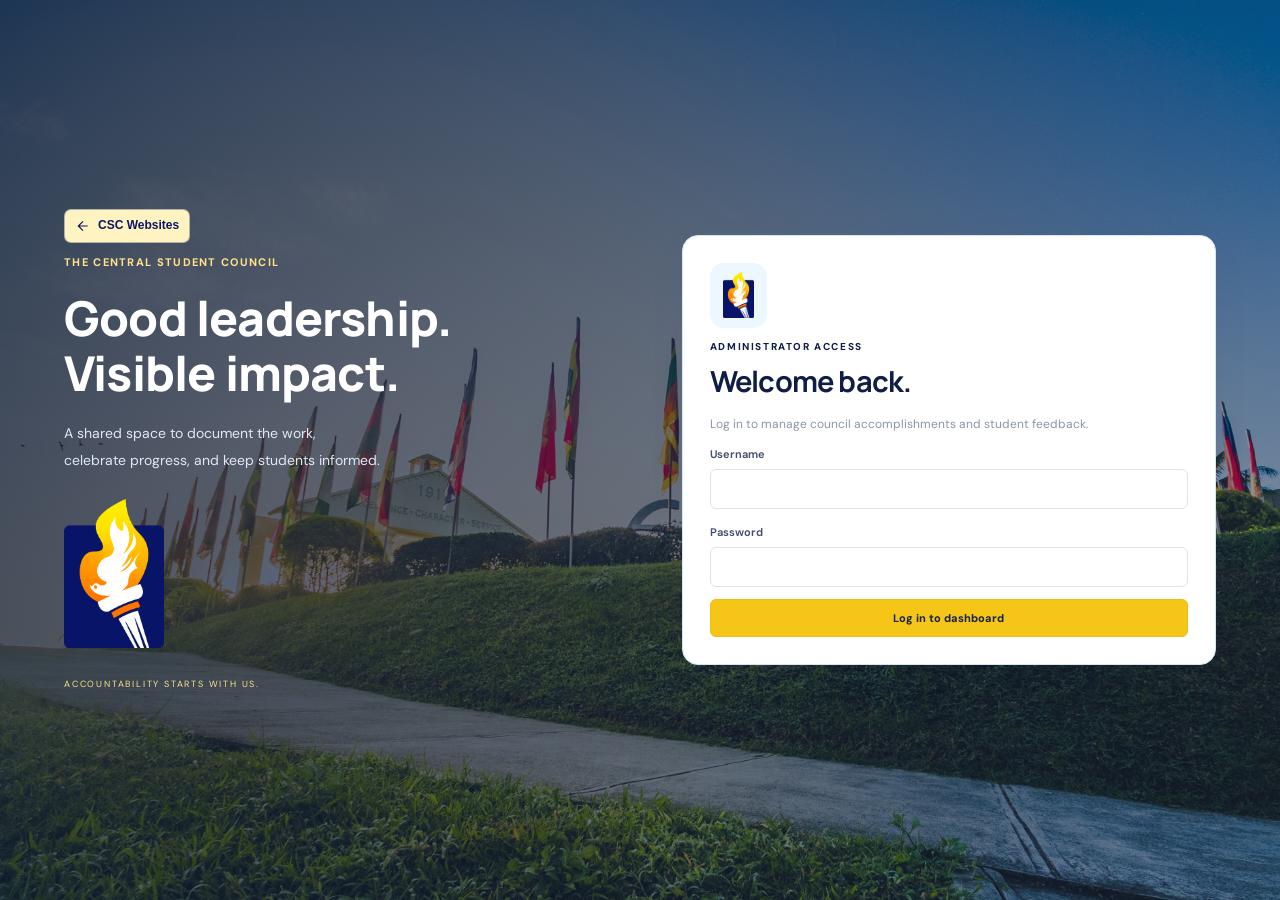
==== index.html @ 9acfb112 "Split small-screen TRACE login into two full-height rows" ====
<!doctype html>
<html lang="en"><head><meta charset="utf-8"><meta name="viewport" content="width=device-width, initial-scale=1"><title>CSC T.R.A.C.E. | Admin Dashboard</title><link rel="icon" type="image/png" href="assets/csc-logo.png"><link rel="stylesheet" href="styles.css?v=20261022-no-header-back"><script defer src="backend.js?v=20261022-direct-logout"></script><script defer src="app.js?v=20261022-two-rows"></script><link rel="stylesheet" href="./portal-guard.css?v=20261022-context">
<script src="./portal-policy.js?v=20261022-context"></script>
<script src="./portal-guard.js?v=20261022-no-header-back" data-csc-site="CSC-TRACE-Admin"></script>
<script src="./idle-session.js?v=20261022-idle" data-csc-session="trace-admin"></script>
<link rel="stylesheet" href="./login-fit.css?v=20261022-fit">
<script src="./remembered-accounts.js?v=20261022-accounts"></script>
<link rel="stylesheet" href="./login-screen.css?v=20261022-two-rows">
</head><body data-view="admin"><div id="app"></div><noscript>Please enable JavaScript to use the admin dashboard.</noscript></body></html>
---- styles.css ----
@import url('https://fonts.googleapis.com/css2?family=DM+Sans:wght@400;450;500;550;600;650;700&family=Manrope:wght@400;500;600;650;700;750;800&display=swap');
:root{--navy:#101e46;--yellow:#f5c518;--muted:#798094;--line:#e5e8ef;--bg:#f6f7fb}*{box-sizing:border-box}body{margin:0;color:var(--navy);background:var(--bg);font-family:'DM Sans',Arial,sans-serif;font-size:14px}button,input,textarea,select{font:inherit}button,a,input,textarea,select{-webkit-tap-highlight-color:transparent}button,a{transition:background .18s,transform .18s}button{cursor:pointer;color:inherit}button:disabled{opacity:.6;cursor:wait}a{color:inherit;text-decoration:none}button{background:none;border:none}button:focus-visible,a:focus-visible{outline:3px solid #2668e4;outline-offset:4px}input:focus,select:focus,textarea:focus{outline:2px solid #597acb;outline-offset:1px}header{height:107px;padding:0 4.3%;display:flex;align-items:center;justify-content:space-between;background:var(--yellow);border-bottom:4px solid var(--navy)}.brand{display:flex;align-items:center;gap:18px}.menu-button{border-radius:50%;background:#fff8d9;width:38px;height:38px;display:grid;place-items:center}.seal{width:57px;height:65px;background:white;border-radius:50%;display:flex;align-items:center;justify-content:center;flex-direction:column;box-shadow:0 3px 9px #b68e1b2a;color:#d29d00}.seal span{font-size:9px;letter-spacing:2px;font-weight:800;color:var(--navy)}.wordmark strong{font-family:'Manrope',sans-serif;letter-spacing:1px;font-size:27px;font-weight:800;display:block}.brand-dot{font-size:10px;vertical-align:top;margin-left:4px}.wordmark small{font-size:11px;display:block;margin-top:4px}nav{display:flex;align-items:center;gap:8px;font-size:12px;font-weight:650}nav a{padding:11px 15px;display:flex;gap:7px;align-items:center;border-radius:6px}.nav-active{background:#11204a;color:white}main{max-width:1450px;padding:37px 4.3% 45px;margin:auto}.page-top{display:flex;justify-content:space-between;align-items:center}.eyebrow{font-size:10px;letter-spacing:1.6px;font-weight:750;display:flex;align-items:center;gap:7px}.tiny-dot{height:6px;width:6px;background:#d5a900;border-radius:50%}.view-pill{display:flex;align-items:center;gap:7px;border:1px solid #dce1ed;padding:7px 10px;border-radius:20px;font-size:10px;color:#606b84;background:#fff}.intro{display:flex;align-items:center;justify-content:space-between;margin:22px 0 27px;gap:20px}h1,h2,h3{font-family:'Manrope',Arial,sans-serif;margin:0;letter-spacing:-.8px}h1{font-size:32px;line-height:1.25;font-weight:800}.intro p{margin:10px 0 0;font-size:13px;color:#748098}.academic{text-align:right;font-size:11px;line-height:1.8;color:#7b8398}.academic strong{color:#263650;font-weight:550}.stats{display:grid;grid-template-columns:repeat(3,1fr);gap:18px;margin-bottom:31px}.stat{position:relative;background:white;border:1px solid var(--line);border-radius:11px;padding:20px 22px;display:flex;align-items:center;gap:15px;flex-wrap:wrap;box-shadow:0 3px 5px #1b294403}.stat-icon{width:44px;height:44px;display:grid;place-items:center;border-radius:12px}.blue{background:#edf1fc;color:#4264b0}.green{background:#edf6ef;color:#448362}.gold{background:#fdf6de;color:#b38a09}.stat strong{font-size:28px;line-height:1.1;font-family:Manrope;font-weight:800;display:inline-block;margin-right:10px}.stat div span{font-size:11px;font-weight:550;color:#66718a;display:block;margin-top:4px}.stat small{border-top:1px solid #eff0f5;width:100%;padding-top:12px;display:flex;align-items:center;justify-content:space-between;font-size:10px;color:#969cad}.section-bar{border-bottom:1px solid #dfe4ee;display:flex;justify-content:space-between;align-items:center;margin-bottom:23px}.tabs{display:flex;gap:18px}.tabs button{font-weight:650;font-size:12px;padding:0 0 15px;position:relative;color:#7b8498}.tabs .current{color:var(--navy)}.current:after{content:'';position:absolute;height:3px;background:var(--yellow);bottom:-1px;left:0;right:0}.tabs span{background:#e9ecf4;padding:3px 6px;margin-left:6px;border-radius:4px;font-size:10px}.section-hint{font-size:10px;color:#9a9fb0;margin-bottom:14px}.council-grid{display:grid;grid-template-columns:repeat(12,1fr);gap:16px}.council-card{grid-column:span 3;min-height:203px;padding:21px 23px 0;background:white;text-align:left;border:1px solid #e3e7ee;border-radius:11px;box-shadow:0 3px 7px #0b1e4204;display:flex;flex-direction:column;position:relative;overflow:hidden}.council-card:hover{transform:translateY(-4px);border-color:#c8af51;box-shadow:0 9px 22px #16274d0d}.card-top{display:flex;align-items:center;justify-content:space-between;margin-bottom:18px}.council-icon{color:#566a91;background:#f1f4f9;display:grid;place-items:center;width:43px;height:43px;border-radius:11px}.card-number{font-size:11px;letter-spacing:1px;color:#bbc1cf}.council-card h2{font-size:15px;font-weight:800;letter-spacing:-.3px;max-width:220px;line-height:1.5}.council-card p{font-size:10px;color:#9299ab;margin:6px 0 19px}.card-bottom{border-top:1px solid #eff1f6;padding:12px 0;margin-top:auto;display:flex;align-items:center;justify-content:space-between;font-size:10px;font-weight:550;color:#748099}.card-bottom svg{color:#16264b}.council-4,.council-5,.council-6{grid-column:span 4}.council-7,.council-8{grid-column:span 6;min-height:156px;background:#101f46;color:white;padding:21px 24px 0}.council-7 .card-top,.council-8 .card-top{position:absolute;right:24px;top:24px}.council-7 .card-number,.council-8 .card-number{display:none}.council-7 .council-icon,.council-8 .council-icon{background:#ffffff0f;color:var(--yellow)}.council-7 h2,.council-8 h2{font-size:19px;padding-top:5px}.council-7 p,.council-8 p{color:#b8c1d7;margin-bottom:15px}.council-7 .card-bottom,.council-8 .card-bottom{border-color:#ffffff16;color:#ccd2e1}.council-7 .card-bottom svg,.council-8 .card-bottom svg{color:var(--yellow)}.council-8{background:#172850}.feed{margin-top:35px}.feed-heading{display:flex;justify-content:space-between;align-items:center;gap:20px;margin-bottom:20px}.feed-heading h2{font-size:23px;margin-top:8px}.feed-heading .eyebrow{font-size:9px;color:#929bad}.search{display:flex;align-items:center;gap:9px;background:white;border:1px solid var(--line);border-radius:7px;padding:10px 12px;color:#939bad;width:245px}.search input{border:0;background:none;outline:none;width:100%;font-size:11px;color:var(--navy)}.empty{background:white;border:1px dashed #dce1eb;border-radius:11px;padding:35px 20px;text-align:center;color:#91a0ba}.empty>svg{color:#96a3ba;margin-bottom:12px}.empty h3{font-size:15px;color:#566580;letter-spacing:-.2px}.empty p{font-size:12px;color:#97a0b1;line-height:1.6}.text-button{display:inline-flex;gap:7px;align-items:center;font-weight:650;font-size:11px;color:#203866;padding:5px 0}.empty .text-button{margin-top:10px}.feedback-panel{margin-top:34px;display:grid;grid-template-columns:1fr 1.9fr;border:1px solid #e4e7ec;border-radius:12px;overflow:hidden;background:white}.feedback-copy{padding:30px;background:#f6edce}.feedback-copy .eyebrow{font-size:8px;letter-spacing:1.1px;color:#9c7f2c}.feedback-copy h2{font-size:29px;line-height:1.2;margin-top:14px}.feedback-copy p{font-size:12px;line-height:1.8;color:#857a59;max-width:240px;margin:13px 0 20px}.feedback-copy>svg{color:#9c8238}.feedback-panel form{padding:27px 30px}.feedback-form-top{display:grid;grid-template-columns:1.2fr 1fr;gap:25px;margin-bottom:15px}label{font-size:11px;font-weight:650;display:block;color:#43516e}label input,label select,label textarea{display:block;width:100%;border:1px solid #dfe3ec;border-radius:6px;padding:11px 12px;margin-top:8px;background:#fff;color:#344260;font-size:12px;font-weight:400}textarea{resize:vertical;min-height:90px}textarea::placeholder,input::placeholder{color:#a2a8b6}fieldset{border:0;margin:0;padding:0}legend{font-size:11px;font-weight:650;color:#43516e}.stars{display:flex;gap:8px;margin-top:11px;color:#c4a54b}.stars button{padding:0}.feedback-form-bottom{display:flex;align-items:center;justify-content:space-between;gap:12px;margin-top:16px}.feedback-form-bottom small{font-size:9px;color:#9b9faf}.primary{background:var(--yellow);border:1px solid #edbd15;border-radius:6px;padding:11px 16px;display:inline-flex;align-items:center;justify-content:center;gap:13px;color:#172547;font-size:11px;font-weight:750}.primary:hover{background:#e8b70c}.full{width:100%}footer{max-width:1450px;margin:auto;padding:24px 4.3% 30px;border-top:1px solid #e4e7ef;display:flex;gap:20px;align-items:center;color:#9aa2b2;font-size:10px}footer strong{color:#6a7691;font-size:12px;letter-spacing:1px}footer small{margin-left:auto;font-size:9px}.report-grid{display:grid;grid-template-columns:repeat(3,1fr);gap:18px;margin-top:18px}.report,.feedback-item{background:white;border:1px solid var(--line);border-radius:10px;padding:22px}.report-meta{display:flex;gap:6px;justify-content:space-between;align-items:flex-start;margin-bottom:17px}.tag{font-size:9px;color:#536b9d;background:#eef2f9;padding:5px 7px;border-radius:4px}.status{font-size:9px;white-space:nowrap;color:#668574}.report small{color:#9aa2b4;font-size:10px}.report h3{font-size:17px;margin-top:10px;letter-spacing:-.4px}.report>p{font-size:12px;color:#8690a4;line-height:1.7;display:-webkit-box;-webkit-line-clamp:3;-webkit-box-orient:vertical;overflow:hidden}.report-actions{display:flex;align-items:center;gap:15px;margin-top:15px}.report-actions>button{font-size:10px}.report-actions .text-button{margin-right:auto}.feedback-item{margin-bottom:12px}.feedback-item p{white-space:pre-wrap;line-height:1.7}.feedback-item small{color:#929aac;font-size:10px}.stars-text{float:right;color:#c19a00}.back-link{display:flex;align-items:center;gap:7px;font-size:11px;color:#8793ac;padding:0;margin-bottom:20px}.admin-actions{display:flex;gap:12px;align-items:center}.icon-button{border:1px solid var(--line);padding:10px;border-radius:6px;display:flex;background:white}.login-wrap{min-height:72vh;display:grid;grid-template-columns:1.1fr 1fr;max-width:1100px;gap:70px;align-items:center;padding-top:65px;padding-bottom:65px}.login-story h1{font-size:48px;line-height:1.15;margin-top:20px}.login-story p{line-height:1.9;color:#8590a7;margin:20px 0}.login-story>span:last-child{font-size:9px;letter-spacing:1.8px;color:#949db0}.large-flame{color:#eabb20;margin:25px 0}.login-card{padding:38px;background:white;border:1px solid var(--line);border-radius:16px;box-shadow:0 12px 50px #1a285008}.login-icon{background:#fcf5d9;width:55px;height:55px;display:grid;place-items:center;border-radius:14px;margin-bottom:25px}.login-card h2{font-size:29px;margin:12px 0}.login-card p{color:#8b95a8;line-height:1.9;font-size:12px}.login-info{display:flex;gap:12px;background:#f7f8fb;padding:16px;margin:25px 0;font-size:12px;line-height:1.6}.login-info small{font-size:10px;color:#929aac}.login-card .back-link{justify-content:center;margin:22px 0 0}.toast{position:fixed;bottom:24px;left:50%;transform:translateX(-50%);background:#13244b;color:white;padding:15px 20px;border-radius:8px;box-shadow:0 5px 24px #101e4630;max-width:90vw;z-index:70;display:flex;align-items:center;gap:22px;font-size:12px}.toast button{color:white;padding:0;display:flex}.error{background:#fff1e9;color:#9c4e32;padding:15px;border-radius:6px;margin:15px 0;display:flex;justify-content:space-between}.error button{text-decoration:underline}.loading{color:#8c99b1;padding:30px}aside{position:fixed;left:0;top:107px;bottom:0;width:320px;background:white;box-shadow:8px 0 40px #10224918;z-index:40;padding:23px;overflow-y:auto}.aside-heading{font-size:10px;letter-spacing:1.2px;display:flex;justify-content:space-between;margin-bottom:15px;align-items:center}aside>button{display:flex;width:100%;text-align:left;align-items:center;justify-content:space-between;padding:15px 0;border-bottom:1px solid var(--line);font-size:12px}.modal-backdrop{position:fixed;inset:0;background:#0c183a99;z-index:50;display:flex;align-items:center;justify-content:center;padding:25px;backdrop-filter:blur(4px)}.modal{background:white;border-radius:15px;width:630px;max-width:100%;max-height:92vh;overflow:auto;padding:35px;position:relative}.modal h2{font-size:25px;margin:12px 25px 10px 0}.modal>p{font-size:12px;line-height:1.8;color:#8e99ad}.close{position:absolute;top:20px;right:20px}.modal form>label,.modal .form-row{margin-top:17px}.form-row{display:grid;grid-template-columns:1fr 1fr;gap:18px}.modal form>.primary{margin-top:24px}.checkbox{display:flex;gap:8px;align-items:center;font-size:11px}.checkbox input{width:auto;margin:0}.report-body{white-space:pre-wrap;line-height:1.9;font-size:14px;margin:25px 0;overflow-wrap:anywhere}.small-modal{width:410px}.small-modal .admin-actions{justify-content:flex-end;margin-top:25px}
@media(min-width:1500px){main{padding-left:30px;padding-right:30px}.council-card{min-height:220px}.wordmark small{font-size:12px}}@media(max-width:1000px){header{padding:0 25px}.wordmark small{max-width:300px;line-height:1.5}.wordmark strong{font-size:23px}.brand{gap:12px}.seal{width:49px;height:57px}nav a{padding:10px;font-size:10px}main{padding:30px 25px}h1{font-size:27px}.stat{padding:17px;gap:12px}.stat strong{font-size:25px}.council-card{padding:17px 17px 0}.council-card h2{font-size:13px}.council-card p{font-size:9px}.card-bottom{font-size:9px}.academic{display:none}.section-hint{display:none}.feedback-panel{grid-template-columns:1fr 1.8fr}.feedback-panel form{padding:25px 20px}.feedback-copy{padding:27px 22px}.feedback-form-top{gap:15px}.feedback-form-bottom small{max-width:150px;line-height:1.5}.report-grid{grid-template-columns:repeat(2,1fr)}.login-wrap{gap:35px}.login-story h1{font-size:38px}}@media(max-width:700px){header{height:91px;padding:0 18px}.brand{gap:10px}.menu-button{width:30px;height:30px}.seal{display:none}.wordmark strong{font-size:21px}.wordmark small{font-size:8px;max-width:225px}nav{gap:0}nav a{font-size:9px;padding:8px}nav a svg{display:none}main{padding:25px 18px}.view-pill{font-size:8px;padding:6px}.page-top>.eyebrow{font-size:8px;letter-spacing:.7px}.intro{margin:20px 0}.intro h1{font-size:27px;line-height:1.3}.intro p{font-size:12px;line-height:1.7}.stats{gap:8px;margin-bottom:25px}.stat{padding:12px 10px;gap:9px;border-radius:8px}.stat-icon{width:30px;height:30px;border-radius:8px}.stat-icon svg{width:17px}.stat strong{font-size:24px}.stat div span{font-size:9px;line-height:1.4}.stat small{display:none}.council-grid{gap:10px}.council-card{grid-column:span 6;min-height:200px;padding:17px 15px 0}.council-6{grid-column:span 12;min-height:170px}.council-7,.council-8{min-height:165px}.council-7 .card-top,.council-8 .card-top{top:15px;right:13px}.council-7 .council-icon,.council-8 .council-icon{width:28px;height:28px}.council-7 .council-icon svg,.council-8 .council-icon svg{width:17px}.council-7 h2,.council-8 h2{font-size:16px;max-width:110px;min-height:50px;padding-top:0}.council-card p{line-height:1.6}.card-top{margin-bottom:14px}.card-bottom{font-size:9px}.feedback-panel{grid-template-columns:1fr}.feedback-copy{padding:24px}.feedback-copy h2{font-size:27px}.feedback-copy h2 br{display:none}.feedback-copy p{max-width:none;margin-bottom:0}.feedback-copy>svg{display:none}.feedback-panel form{padding:23px}.feedback-form-top{grid-template-columns:1fr}.feedback-form-bottom{align-items:flex-start}.feed-heading{align-items:flex-start;flex-direction:column;gap:15px}.feed-heading h2{font-size:22px}.search{width:100%}.report-grid{grid-template-columns:1fr}.feedback-form-bottom small{font-size:9px}.feedback-form-bottom .primary{white-space:nowrap;font-size:10px}footer{padding:24px 18px;flex-wrap:wrap;gap:8px 18px}footer small{width:100%;margin-left:0}.admin-actions .primary{font-size:10px;padding:10px;gap:5px}.intro:has(.admin-actions){align-items:flex-start;flex-direction:column}.login-wrap{display:block;min-height:75vh;padding-top:35px}.login-story{display:none}.login-card{max-width:430px;margin:10px auto;padding:30px}.modal{padding:27px 23px}.modal h2{font-size:22px}.modal-backdrop{padding:12px}.form-row{gap:10px}aside{top:91px}.tabs button{font-size:11px}.report-meta{gap:10px}.stars{gap:12px}}
@media(max-width:700px){.stat{flex-direction:column;align-items:flex-start;gap:10px}.stat>div:not(.stat-icon){width:100%}.stat strong{display:block}.stat div span{min-height:25px}}

/* User-supplied council identity and campus backgrounds. */
body {
  background: linear-gradient(rgba(246,247,251,.94), rgba(246,247,251,.97)),
    url('assets/campus-aerial.jpg') center top / cover fixed;
}
.seal {
  width: 58px;
  height: 76px;
  flex: 0 0 58px;
  border-radius: 0;
  background: transparent;
  box-shadow: none;
}
.seal img { display: block; width: 44px; height: 66px; object-fit: contain; }
.intro {
  min-height: 208px;
  padding: 34px;
  border-radius: 14px;
  background: linear-gradient(90deg, rgba(10,25,57,.91), rgba(10,25,57,.70) 60%, rgba(10,25,57,.40)),
    url('assets/campus-monument.jpg') center 58% / cover;
  color: white;
  box-shadow: 0 8px 24px #101e4614;
}
.intro h1 { max-width: 700px; text-wrap: balance; }
.intro p { color: #e1e7f4; max-width: 670px; line-height: 1.7; }
.intro .academic { color: #e1e7f4; min-width: 160px; }
.intro .academic strong { color: #ffe08b; }
.intro .icon-button { color: var(--navy); }
.feedback-copy {
  background: linear-gradient(rgba(12,30,62,.87), rgba(12,30,62,.72)),
    url('assets/campus-gateway.jpg') center / cover;
  color: white;
}
.feedback-copy .eyebrow { color: #ffe08b; line-height: 1.7; }
.feedback-copy p { color: #e1e7f4; }
.login-wrap {
  max-width: 1220px;
  min-height: 620px;
  margin: 36px auto;
  padding: 48px;
  gap: 55px;
  border-radius: 18px;
  background: linear-gradient(90deg, rgba(8,24,51,.84), rgba(8,24,51,.59)),
    url('assets/campus-flags.jpg') center / cover;
}
.login-story { color: white; }
.login-story p { color: #e1e7f4; }
.login-story > span:last-child { color: #ffe08b; }
.large-flame { margin: 25px 0; }
.large-flame img { display: block; width: 100px; height: 150px; object-fit: contain; }
.login-icon { width: 57px; height: 65px; background: #f5f6fa; }
.login-icon img { object-fit: contain; }
@media(max-width:1000px) {
  .intro { padding: 27px; }
  .login-wrap { margin: 25px; padding: 35px; gap: 30px; }
}
@media(max-width:700px) {
  header { padding: 0 12px; }
  .brand { gap: 7px; }
  .seal { display: flex; width: 32px; height: 54px; flex-basis: 32px; }
  .seal img { width: 30px; height: 45px; }
  .wordmark strong { font-size: 18px; }
  .wordmark small { max-width: 175px; font-size: 7px; }
  nav a { padding: 7px 6px; }
  .intro { min-height: 210px; padding: 25px 22px; background-position: center, 62% center; }
  .intro h1 { font-size: 26px; }
  .intro p { font-size: 12px; }
  .login-wrap { margin: 18px 12px; padding: 32px 16px; min-height: 72vh; border-radius: 12px; }
  .login-card { margin: 0 auto; padding: 27px 24px; }
}
@media(max-width:380px) {
  .wordmark strong { font-size: 15px; }
  .wordmark small { max-width: 140px; }
  nav a { font-size: 8px; padding: 7px 5px; }
}

/* Compact header with the CSC blue divider. */
header {
  height: 76px;
  border-bottom: 3px solid #1554d1;
  justify-content: flex-start;
}
.seal { height: 62px; width: 44px; flex-basis: 44px; }
.seal img { width: 34px; height: 51px; }
.wordmark strong { font-size: 24px; }
.wordmark small { margin-top: 2px; }
aside { top: 76px; }
@media(max-width:700px) {
  header { height: 66px; padding: 0 16px; }
  .brand { gap: 10px; }
  .seal { height: 49px; width: 29px; flex-basis: 29px; }
  .seal img { width: 27px; height: 41px; }
  .wordmark strong { font-size: 19px; }
  .wordmark small { max-width: 260px; font-size: 8px; line-height: 1.4; }
  aside { top: 66px; }
}
@media(max-width:380px) {
  header { padding: 0 12px; }
  .brand { gap: 8px; }
  .wordmark strong { font-size: 17px; }
  .wordmark small { max-width: 215px; font-size: 7px; }
}

/* Light blue background palette across the student and admin pages. */
:root { --bg: #e8f3ff; --line: #d4e5f5; }
body {
  background-color: #e8f3ff;
  background-image: linear-gradient(rgba(224,240,255,.95), rgba(239,248,255,.97)),
    url('assets/campus-aerial.jpg');
}
header { background: var(--yellow); }
.menu-button { background: #fff8d9; }
.view-pill { background: #f3faff; border-color: #c8dff3; color: #42678d; }
.section-bar { border-color: #c9ddf0; }
.tabs span { background: #d9ebfb; }
.council-icon { background: #edf6ff; color: #4c78a5; }
.empty { background: #f7fbff; border-color: #bfd9f0; }
.login-icon, .login-info { background: #edf7ff; }
.feedback-panel { background: #f7fbff; border-color: #d4e5f5; }
footer { border-color: #c9ddf0; }


/* Compact dashboard: keep content readable while reducing vertical travel. */
main { padding-top: 18px; padding-bottom: 24px; }
.intro { min-height: 130px; margin: 0 0 16px; padding: 22px 28px; }
.intro h1 { font-size: 28px; }
.intro p { margin-top: 7px; }
.stats { margin-bottom: 18px; gap: 12px; }
.stat { padding: 13px 18px; gap: 10px; }
.stat-icon { width: 36px; height: 36px; border-radius: 9px; }
.stat strong { font-size: 25px; }
.stat small { padding-top: 8px; }
.section-bar { margin-bottom: 14px; }
.tabs button { padding-bottom: 10px; }
.section-hint { margin-bottom: 10px; }
.council-grid { gap: 11px; }
.council-card { min-height: 155px; padding: 14px 18px 0; }
.card-top { margin-bottom: 8px; }
.council-icon { width: 32px; height: 32px; border-radius: 8px; }
.council-card h2 { font-size: 14px; line-height: 1.35; }
.council-card p { margin: 4px 0 10px; }
.card-bottom { padding: 8px 0; }
.council-7, .council-8 { min-height: 110px; padding: 15px 20px 0; }
.council-7 .card-top, .council-8 .card-top { top: 15px; right: 20px; }
.council-7 h2, .council-8 h2 { font-size: 17px; padding-top: 0; }
.council-7 p, .council-8 p { margin-bottom: 10px; }
.feed { margin-top: 20px; }
.feed-heading { margin-bottom: 12px; }
.feed-heading h2 { font-size: 21px; margin-top: 5px; }
.empty { padding: 19px 16px; }
.empty > span { display: none; }
.empty p { margin-bottom: 0; }
.feedback-panel { margin-top: 20px; }
.feedback-copy { padding: 22px; }
.feedback-copy h2 { font-size: 25px; margin-top: 10px; }
.feedback-copy p { margin: 10px 0 0; line-height: 1.6; }
.feedback-panel form { padding: 20px 24px; }
.feedback-form-top { margin-bottom: 10px; }
.feedback-panel textarea { min-height: 65px; }
.feedback-form-bottom { margin-top: 10px; }
footer { padding-top: 16px; padding-bottom: 18px; }
@media(min-width:1100px) {
  .council-grid { grid-template-columns: repeat(5, minmax(0, 1fr)); }
  .council-card { grid-column: auto; }
  .council-7, .council-8 { min-height: 155px; }
  .council-7 .card-top, .council-8 .card-top { position: static; }
  .council-7 h2, .council-8 h2 { font-size: 16px; }
  .council-7 .council-icon, .council-8 .council-icon { width: 32px; height: 32px; }
}
@media(max-width:700px) {
  main { padding: 16px 14px 22px; }
  .intro { min-height: 140px; padding: 20px; margin-bottom: 13px; }
  .intro h1 { font-size: 24px; }
  .intro p { font-size: 11px; }
  .stats { gap: 8px; margin-bottom: 16px; }
  .stat { padding: 10px; gap: 7px; }
  .stat-icon { width: 27px; height: 27px; }
  .stat strong { font-size: 22px; }
  .council-grid { gap: 9px; }
  .council-card { min-height: 150px; padding: 13px 13px 0; }
  .council-card h2 { font-size: 12px; }
  .council-card p { font-size: 9px; }
  .council-6 { min-height: 125px; }
  .council-7, .council-8 { min-height: 133px; }
  .council-7 h2, .council-8 h2 { min-height: 38px; max-width: 105px; font-size: 15px; }
  .council-7 .card-top, .council-8 .card-top { top: 13px; right: 12px; }
  .feed-heading { gap: 10px; }
  .feed-heading h2 { font-size: 20px; }
  .feedback-copy { padding: 20px; }
  .feedback-panel form { padding: 18px 20px; }
  .feedback-form-top { gap: 12px; }
}

/* Direct titles, with council leadership first. */
.council-card, .council-7, .council-8 {
  min-height: 92px;
  padding: 18px;
  align-items: center;
  justify-content: center;
  text-align: center;
}
.council-card h2, .council-7 h2, .council-8 h2 {
  font-size: 14px;
  line-height: 1.45;
  max-width: 100%;
  min-height: 0;
  padding: 0;
}
.stat { padding: 14px 20px; }
.stat div span { margin-top: 5px; }
.intro { min-height: 100px; }
.feedback-copy { display: flex; align-items: center; }
.feedback-copy h2 { margin: 0; font-size: 24px; }
@media(min-width:1100px) {
  .council-card, .council-7, .council-8 { min-height: 92px; }
}
@media(max-width:700px) {
  .council-card, .council-7, .council-8 { min-height: 85px; padding: 14px 12px; }
  .council-card h2, .council-7 h2, .council-8 h2 { font-size: 12px; max-width: 100%; min-height: 0; }
  .office-card:last-child { grid-column: span 12; }
  .intro { min-height: 110px; }
  .feedback-copy h2 { font-size: 21px; }
}

/* Slim header. */
header { height: 58px; }
.brand { gap: 12px; }
.menu-button { width: 30px; height: 30px; font-size: 16px; }
.seal { width: 31px; height: 48px; flex-basis: 31px; }
.seal img { width: 28px; height: 42px; }
.wordmark strong { font-size: 21px; }
.wordmark small { margin-top: 1px; font-size: 10px; line-height: 1.3; }
aside { top: 58px; }
@media(max-width:700px) {
  header { height: 52px; }
  .brand { gap: 8px; }
  .menu-button { width: 27px; height: 27px; }
  .seal { width: 25px; height: 41px; flex-basis: 25px; }
  .seal img { width: 23px; height: 35px; }
  .wordmark strong { font-size: 17px; }
  .wordmark small { font-size: 7px; max-width: 250px; }
  aside { top: 52px; }
}
@media(max-width:380px) {
  .wordmark strong { font-size: 16px; }
  .wordmark small { max-width: 210px; }
}

/* Blue gradient for every council and leadership card. */
.council-card, .council-7, .council-8 {
  background: linear-gradient(135deg, #173c88 0%, #2361b4 55%, #287ca8 100%);
  color: #ffffff;
  border: 1px solid #3378bc;
  box-shadow: 0 4px 12px rgba(25, 70, 130, .12);
}
.council-card h2 { color: #ffffff; }
.council-card:hover {
  background: linear-gradient(135deg, #143575 0%, #1d55a1 55%, #246e98 100%);
  border-color: #81b9ed;
  box-shadow: 0 7px 18px rgba(25, 70, 130, .20);
}

/* Keep the council directory in the opening desktop viewport. */
main { padding-top: 12px; }
.intro { min-height: 72px; padding: 16px 22px; margin-bottom: 12px; border-radius: 10px; }
.intro h1 { font-size: 25px; }
.stats { gap: 10px; margin-bottom: 12px; }
.stat { padding: 10px 16px; }
.stat > div:not(.stat-icon) { display: flex; align-items: center; gap: 12px; width: 100%; }
.stat strong { font-size: 24px; margin: 0; }
.stat div span { margin: 0; font-size: 11px; min-height: 0; }
.section-bar { margin-bottom: 10px; }
.tabs button { padding-bottom: 8px; }
.council-grid { gap: 10px; }
.council-card, .council-7, .council-8 { min-height: 76px; padding: 12px; border-radius: 10px; }
.council-card h2, .council-7 h2, .council-8 h2 { font-size: 13px; line-height: 1.4; }
@media(min-width:1100px) {
  .council-grid { grid-template-columns: repeat(12, minmax(0, 1fr)); }
  .council-card, .council-7, .council-8 { grid-column: span 2; min-height: 76px; }
  .council-card:nth-child(n+7) { grid-column: auto / span 2; }
  .council-card:nth-child(7) { grid-column: 2 / span 2; }
}
@media(min-width:701px) and (max-width:1099px) {
  .council-grid { grid-template-columns: repeat(4, minmax(0, 1fr)); }
  .council-card, .council-7, .council-8 { grid-column: auto; min-height: 76px; }
}
@media(max-width:700px) {
  main { padding-top: 10px; }
  .intro { min-height: 72px; padding: 15px 18px; }
  .intro h1 { font-size: 21px; }
  .stats { gap: 7px; margin-bottom: 12px; }
  .stat { padding: 9px; }
  .stat > div:not(.stat-icon) { flex-direction: column; align-items: flex-start; gap: 3px; }
  .stat strong { font-size: 21px; }
  .stat div span { font-size: 9px; line-height: 1.35; }
  .council-card, .council-7, .council-8 { min-height: 68px; padding: 10px; }
  .council-card h2, .council-7 h2, .council-8 h2 { font-size: 11px; }
}

/* Comfortable opening dashboard; reports and feedback continue below. */
main { padding-top: 18px; }
.intro { min-height: 92px; padding: 22px 26px; margin-bottom: 16px; }
.intro h1 { font-size: 28px; }
.stats { gap: 14px; margin-bottom: 18px; }
.stat { padding: 14px 20px; }
.stat > div:not(.stat-icon) { display: block; }
.stat strong { font-size: 26px; }
.stat div span { margin-top: 5px; font-size: 11px; }
.section-bar { margin-bottom: 14px; }
.tabs button { padding-bottom: 10px; }
.council-grid { gap: 14px; }
.council-card, .council-7, .council-8 { min-height: 100px; padding: 18px; }
.council-card h2, .council-7 h2, .council-8 h2 { font-size: 14px; line-height: 1.45; }
.feed { margin-top: 32px; }
.feedback-panel { margin-top: 28px; }
@media(min-width:1100px) {
  .council-grid { grid-template-columns: repeat(12, minmax(0, 1fr)); }
  .council-card,
  .council-card:nth-child(n+7),
  .council-card:nth-child(7) { grid-column: auto / span 3; min-height: 100px; }
  .council-card:nth-child(n+9) { grid-column: auto / span 4; }
}
@media(min-width:701px) and (max-width:1099px) {
  .council-card, .council-7, .council-8 { min-height: 100px; }
}
@media(max-width:700px) {
  main { padding-top: 14px; }
  .intro { min-height: 96px; padding: 20px; }
  .intro h1 { font-size: 23px; }
  .stats { gap: 8px; margin-bottom: 16px; }
  .stat { padding: 12px 10px; }
  .stat strong { font-size: 23px; }
  .stat div span { font-size: 9px; }
  .council-grid { gap: 10px; }
  .council-card, .council-7, .council-8 { min-height: 84px; padding: 14px; }
  .council-card h2, .council-7 h2, .council-8 h2 { font-size: 12px; }
  .feed { margin-top: 26px; }
}

/* Campus photography on council and leadership cards. */
.council-card, .council-7, .council-8 {
  --card-photo: url('assets/campus-monument.jpg');
  background-image: linear-gradient(135deg, rgba(8, 27, 59, .79), rgba(12, 48, 83, .65)), var(--card-photo);
  background-position: center;
  background-size: cover;
  border-color: #6587a5;
}
.council-card:nth-child(4n+1) { --card-photo: url('assets/campus-monument.jpg'); }
.council-card:nth-child(4n+2) { --card-photo: url('assets/campus-gateway.jpg'); }
.council-card:nth-child(4n+3) { --card-photo: url('assets/campus-aerial.jpg'); }
.council-card:nth-child(4n+4) { --card-photo: url('assets/campus-flags.jpg'); }
.council-card h2, .council-7 h2, .council-8 h2 {
  font-size: 16px;
  font-weight: 800;
  line-height: 1.4;
  color: #fff;
  text-shadow: 0 2px 5px rgba(0, 0, 0, .45);
}
.council-card:hover {
  background-image: linear-gradient(135deg, rgba(8, 27, 59, .68), rgba(12, 48, 83, .52)), var(--card-photo);
  background-position: center;
  background-size: cover;
  border-color: #9bc9f2;
}
@media(max-width:700px) {
  .council-card h2, .council-7 h2, .council-8 h2 { font-size: 13px; }
}

/* One shared photograph, seen through the individual council cards. */
.council-grid { position: relative; }
.council-card, .council-7, .council-8,
.council-card:hover {
  position: relative;
  isolation: isolate;
  overflow: hidden;
  background: #16385e;
  transform: none;
}
.council-card::before, .council-card::after {
  content: '';
  position: absolute;
  pointer-events: none;
  left: var(--tile-left, 0px);
  top: var(--tile-top, 0px);
  width: var(--panorama-width, 100%);
  height: var(--panorama-height, 100%);
  background-position: center;
  background-size: cover;
  background-repeat: no-repeat;
  z-index: -1;
}
.council-card::before {
  background-image: linear-gradient(rgba(7, 26, 54, .64), rgba(7, 26, 54, .64)), var(--panorama-current);
}
.council-card::after {
  background-image: linear-gradient(rgba(7, 26, 54, .64), rgba(7, 26, 54, .64)), var(--panorama-next);
  opacity: 0;
}
.panorama-fading .council-card::after { opacity: 1; transition: opacity 1s ease; }
.council-card h2 { position: relative; z-index: 1; }
.slideshow-controls { display: flex; justify-content: flex-end; margin-top: 6px; }
.slideshow-controls button { font-size: 10px; color: #42678d; padding: 4px 2px; text-decoration: underline; }
@media(prefers-reduced-motion:reduce) {
  .panorama-fading .council-card::after { transition: none; }
}


/* Accessible star-only ratings; native radios remain keyboard operable. */
.stars { align-items: center; gap: 8px; margin-top: 9px; }
.rating-option { position: relative; display: inline-flex; width: 30px; height: 30px; cursor: pointer; }
.rating-option input {
  position: absolute;
  width: 1px;
  height: 1px;
  padding: 0;
  margin: 0;
  overflow: hidden;
  clip-path: inset(50%);
  white-space: nowrap;
  opacity: 0;
}
.rating-option svg { display: block; width: 30px; height: 30px; fill: none; stroke: #677b99; stroke-width: 1.6; stroke-linejoin: round; }
.rating-option.is-selected svg { fill: #efb810; stroke: #ad7d00; }
.rating-option:hover svg { stroke: #ad7d00; }
.rating-option:has(input:focus-visible) { outline: 2px solid #2668e4; outline-offset: 3px; border-radius: 4px; }
.feedback-form-bottom { justify-content: flex-end; }

/* Clean report heading and compact search field. */
.feed-heading { align-items: center; gap: 16px; }
.feed-heading > div { min-width: 0; flex: 1; }
.feed-heading h2 { margin: 0; font-size: 22px; line-height: 1.35; text-wrap: balance; }
.search { height: 32px; min-height: 32px; width: 245px; flex-shrink: 0; padding: 0 11px; border-radius: 6px; }
.search input { width: 100%; height: 100%; min-height: 0; margin: 0; padding: 0; border: 0; border-radius: 0; background: transparent; font-size: 11px; line-height: normal; }
@media(max-width:700px) {
  .feed-heading { align-items: stretch; gap: 10px; }
  .feed-heading h2 { font-size: 20px; }
  .search { width: 100%; }
}

/* Tight council heading row, with a text-height search field. */
.section-bar:has(+ .office-feed) { margin-bottom: 6px; }
.feed.office-feed { margin-top: 6px; }
.office-feed .feed-heading { margin-bottom: 10px; align-items: center; }
.feed-heading .search {
  display: flex;
  align-items: center;
  box-sizing: border-box;
  height: 28px;
  min-height: 28px;
  max-height: 28px;
  padding: 0 9px;
  margin: 0;
}
.feed-heading .search input {
  display: block;
  box-sizing: border-box;
  height: 26px;
  min-height: 0;
  max-height: 26px;
  padding: 0;
  margin: 0;
  line-height: 26px;
}
@media(max-width:700px) {
  .office-feed .feed-heading { align-items: stretch; }
}

/* Compact accomplishment cards with larger, clearer text. */
.report { padding: 15px 18px; }
.report-meta { margin-bottom: 9px; gap: 10px; }
.report .tag { font-size: 11px; padding: 4px 7px; }
.report .status { font-size: 11px; }
.report > small { font-size: 12px; }
.report h3 { font-size: 21px; line-height: 1.3; margin-top: 7px; }
.report > p { font-size: 14px; line-height: 1.5; margin: 8px 0; }
.report-actions { margin-top: 8px; gap: 12px; }
.report-actions > button, .report-actions .text-button { font-size: 12px; }
@media(max-width:700px) {
  .report { padding: 14px 16px; }
  .report h3 { font-size: 20px; }
}

/* Admin publishing controls belong in the header. */
header { justify-content: space-between; gap: 16px; }
.header-actions { margin-left: auto; flex-shrink: 0; gap: 10px; }
.header-actions .primary { background: #14274f; color: white; border-color: #14274f; padding: 8px 13px; white-space: nowrap; }
.header-actions .primary:hover { background: #244378; }
.header-actions .icon-button { padding: 8px 12px; font-size: 11px; white-space: nowrap; }
@media(max-width:900px) {
  header:has(.header-actions) .wordmark small { display: none; }
}
@media(max-width:600px) {
  header:has(.header-actions) { height: auto; min-height: 52px; padding-top: 6px; padding-bottom: 6px; flex-wrap: wrap; gap: 5px 10px; }
  .header-actions { gap: 7px; }
  .header-actions .primary, .header-actions .icon-button { font-size: 10px; padding: 7px 9px; }
  header:has(.header-actions) .wordmark strong { font-size: 16px; }
}

/* Prominent report status badges. */
.report .status {
  display: inline-flex;
  align-items: center;
  justify-content: center;
  padding: 7px 12px;
  border: 1px solid;
  border-radius: 7px;
  font-size: 14px;
  font-weight: 800;
  line-height: 1.2;
  white-space: nowrap;
}
.report .status-completed { color: #14532d; background: #d2f4dc; border-color: #76c995; }
.report .status-progress { color: #854500; background: #fff0b5; border-color: #e5b849; }
.report .status-planned { color: #174a91; background: #dceaff; border-color: #8cb5ec; }
.report .status-draft { color: #514273; background: #ece4fa; border-color: #bcabd9; }
.report-meta { align-items: center; flex-wrap: wrap; }

/* Per-report evaluation links. */
.report-actions { flex-wrap: wrap; }
.evaluate-button {
  display: inline-flex;
  align-items: center;
  justify-content: center;
  padding: 6px 11px;
  border: 1px solid #9dbce8;
  border-radius: 6px;
  background: #e2eeff;
  color: #154a91;
  font-size: 12px;
  font-weight: 750;
  line-height: 1.3;
}
.evaluate-button:hover { background: #cbdfff; }
.modal > .evaluate-button { margin: 0 10px 10px 0; }
.field-help { display: block; margin-top: 6px; font-size: 10px; font-weight: 400; color: #73819b; line-height: 1.5; }

/* Keep TRACE administration identity and logout on one header row. */
body[data-view="admin"] header:has(.header-actions) { height:64px; min-height:64px; flex-wrap:nowrap; padding:0 16px; gap:12px; }
body[data-view="admin"] header .brand { min-width:0; flex:1; }
body[data-view="admin"] header .wordmark { min-width:0; }
body[data-view="admin"] header .wordmark strong { font-size:clamp(14px,3.8vw,24px); white-space:nowrap; }
body[data-view="admin"] header .header-actions { flex:0 0 auto; margin-left:auto; }
@media(max-width:700px) {
 body[data-view="admin"] header:has(.header-actions) { height:58px; min-height:58px; padding:0 12px; gap:8px; }
 body[data-view="admin"] header .brand { gap:8px; }
 body[data-view="admin"] header .seal { flex-shrink:0; }
 body[data-view="admin"] header .header-actions .icon-button { padding:8px 10px; font-size:12px; }
}

/* Publishing remains available in the desktop header. */
@media(max-width:700px) {
 body[data-view="admin"] header .new-accomplishment { display:none; }
}

/* Portal return belongs to login only; authenticated users leave via Logout. */
body[data-view="admin"] header :is([data-csc-portal-back], .csc-dashboard-back, .csc-return-guard) { display:none !important; }
---- portal-guard.css ----
.csc-return-guard { display: inline-flex; align-items: center; justify-content: center; gap: 7px; flex-shrink: 0; min-height: 34px; padding: 7px 10px; border: 1px solid #0c16654d; border-radius: 7px; background: #fff3c1; color: #0c1665; font: 700 12px/1.3 Arial, sans-serif; text-decoration: none; white-space: nowrap; }
.csc-return-guard svg { width: 16px; height: 16px; fill: none; stroke: currentColor; stroke-width: 1.8; }
.csc-return-guard:hover { background: #ffe28b; }
.csc-return-guard:focus-visible { outline: 3px solid #597acb; outline-offset: 3px; }
:is(.auth-card,.login-card,.auth-panel) > .csc-return-guard { margin-bottom: 14px; }
:is(.org-header-controls,.admin-header-controls) > .csc-return-guard { width: 30px; min-height: 30px; padding: 5px; }
:is(.org-header-controls,.admin-header-controls) > .csc-return-guard span { display: none; }
@media (max-width: 620px) { .admin-header-row > .csc-return-guard span, header .brand > .csc-return-guard span { display: none; } }
---- login-fit.css ----
body:has(.login-wrap) #app { min-height:100dvh; display:grid; grid-template-rows:minmax(0,1fr) auto; }
body:has(.login-wrap) .login-wrap { width:calc(100% - 24px); min-height:0; margin:12px auto; padding:clamp(16px,3vh,32px); gap:30px; }
body:has(.login-wrap) footer { padding:8px 16px; gap:8px; font-size:10px; }
body:has(.login-wrap) .login-card { width:100%; padding:clamp(18px,3vh,30px); margin:auto; }
body:has(.login-wrap) .login-icon { margin-bottom:12px; }
body:has(.login-wrap) .login-card h2 { margin:8px 0; }
@media(max-width:700px) {
 body:has(.login-wrap) .login-wrap { display:flex; align-items:center; padding:16px; }
 body:has(.login-wrap) .login-card input { font-size:16px; }
}
@media(max-height:740px) {
 body:has(.login-wrap) .login-icon { display:none; }
 body:has(.login-wrap) .login-card p { line-height:1.5; margin:8px 0; }
 body:has(.login-wrap) .large-flame img { height:90px; width:auto; }
}
@media(max-height:540px) {
 body:has(.login-wrap) footer, body:has(.login-wrap) .login-story, body:has(.login-wrap) .login-card > .eyebrow, body:has(.login-wrap) .login-card > p { display:none; }
 body:has(.login-wrap) .login-wrap { display:flex; padding:8px; margin:8px auto; }
 body:has(.login-wrap) .login-card { max-width:480px; padding:12px 18px; }
 body:has(.login-wrap) .login-card h2 { font-size:23px; margin:5px 0; }
 body:has(.login-wrap) .login-card input { padding:8px 10px; }
}
---- login-screen.css ----
/* Full-screen photography with a portrait, bottom-card layout on smaller screens. */
body:has(.auth-page), body:has(.login-wrap), body.live-login-page { margin:0; padding:0 !important; min-height:100dvh; background:linear-gradient(110deg,#081833c9,#08183366),var(--login-image) center/cover fixed; }
body:has(.auth-page) { --login-image:url('./assets/campus-flags.jpg'); }
body:has(.login-wrap) { --login-image:url('./assets/campus-flags.jpg'); }
body.live-login-page { --login-image:url('./assets/campus-flags.jpg'); display:block; }
.auth-page.auth-page-with-back { grid-template-rows:minmax(0,1fr); background:transparent; }
.auth-page .auth-content { display:block; padding:0; }
.auth-page .auth-hero { width:100%; height:100%; min-height:100dvh; padding:clamp(20px,5vw,72px); margin:0; border-radius:0; background:none; box-shadow:none; }
body:has(.login-wrap) #app { display:block; min-height:100dvh; }
body:has(.login-wrap) .login-wrap { width:100%; max-width:none; min-height:100dvh; margin:0; padding:clamp(20px,5vw,72px); border-radius:0; background:none; }
body.live-login-page .auth-shell { width:100%; max-width:none; min-height:100dvh; margin:0; padding:clamp(20px,5vw,72px); border-radius:0; background:none; box-shadow:none; }
.auth-footer, body:has(.login-wrap) footer, .live-login-footer { display:none; }
.auth-story > .csc-return-guard, .login-story > .csc-return-guard, .live-login-story > .csc-return-guard { display:inline-flex; margin:0 0 12px; vertical-align:top; }
.auth-story > .auth-eyebrow, .login-story > .eyebrow, .live-login-story > .live-login-eyebrow { display:block; color:#ffe08b; font-size:11px; line-height:1.4; letter-spacing:1.3px; }
.auth-page .auth-card, body:has(.login-wrap) .login-card, .live-login-page .auth-panel { max-width:560px; }
@media(max-width:760px) {
 .auth-page .auth-hero, body:has(.login-wrap) .login-wrap, body.live-login-page .auth-shell { display:flex !important; flex-direction:column; align-items:stretch; justify-content:space-between; gap:16px; min-height:100dvh; padding:16px; }
 .auth-page .auth-story, body:has(.login-wrap) .login-story, .live-login-story { display:block !important; flex:0 0 auto; margin:0; color:white; }
 .auth-page .auth-story h1, .login-story h1, .live-login-story h1 { font-size:28px; line-height:1.15; margin:10px 0 0; }
 .auth-story p, .login-story p, .live-login-story p, .auth-large-flame, .large-flame, .live-login-flame, .auth-story-tagline, .live-login-tagline, .login-story > span:last-child:not(.eyebrow) { display:none; }
 .auth-page .auth-card, body:has(.login-wrap) .login-card, body.live-login-page .form-wrap { width:100%; max-width:560px; margin:auto auto 0 !important; flex:0 0 auto; }
 .live-login-page .auth-panel { margin:0 auto; }
 .auth-page-signup .auth-story h1, body.live-login-page:has(#registerForm:not(.hidden)) .live-login-story h1 { display:none; }
 body.live-login-page:has(#registerForm:not(.hidden)) { padding:0 !important; }
}
@media(max-width:760px) and (max-height:740px) {
 .auth-page .auth-hero, body:has(.login-wrap) .login-wrap, body.live-login-page .auth-shell { padding:12px; gap:10px; }
 .auth-page .auth-story h1, .login-story h1, .live-login-story h1 { display:none; }
 .auth-story > .csc-return-guard, .login-story > .csc-return-guard, .live-login-story > .csc-return-guard { margin-bottom:8px; }
 .auth-story > .auth-eyebrow, .login-story > .eyebrow, .live-login-story > .live-login-eyebrow { font-size:10px; }
}
@media(min-width:761px) and (max-height:540px) {
 .auth-page .auth-hero, body:has(.login-wrap) .login-wrap, body.live-login-page .auth-shell { padding:12px 20px; }
 .auth-story, .login-story, .live-login-story { display:block !important; }
 .auth-large-flame, .large-flame, .live-login-flame, .auth-story p, .login-story p, .live-login-story p, .auth-story-tagline, .live-login-tagline { display:none; }
 .auth-page .auth-story h1, .login-story h1, .live-login-story h1 { font-size:28px; }
 body:has(.login-wrap) .login-wrap { display:grid; grid-template-columns:1fr 1fr; }
 body.live-login-page .auth-shell { display:grid !important; grid-template-columns:1fr minmax(0,1.5fr); }
}

body:has(.auth-page)::before, body:has(.auth-page)::after, body:has(.login-wrap)::before, body:has(.login-wrap)::after, body.live-login-page::before, body.live-login-page::after { display:none !important; }

/* Smaller screens scroll through two full-height rows: welcome, then account access. */
.login-form-row { min-width:0; width:100%; }
@media(max-width:900px) {
 html:has(.auth-page), html:has(.login-wrap), html:has(.live-login-page) { scroll-snap-type:y proximity; scroll-padding:0; }
 body:has(.auth-page), body:has(.login-wrap), body.live-login-page { height:auto !important; overflow-y:visible !important; }
 .auth-page.auth-page-with-back { display:block; height:auto; min-height:100svh; overflow:visible; }
 .auth-page .auth-content { height:auto; min-height:0; overflow:visible; }
 .auth-page .auth-hero, body:has(.login-wrap) .login-wrap, body.live-login-page .auth-shell { display:block !important; height:auto; min-height:0; width:100%; padding:0 !important; gap:0; }
 .auth-page .auth-story, body:has(.login-wrap) .login-story, body.live-login-page .live-login-story { display:flex !important; flex-direction:column; align-items:flex-start; justify-content:center; min-height:100svh; padding:32px 24px; margin:0; scroll-snap-align:start; }
 .auth-page .auth-story h1, body:has(.login-wrap) .login-story h1, body.live-login-page .live-login-story h1 { display:block !important; font-size:clamp(32px,7.4vw,46px); line-height:1.15; margin:20px 0; letter-spacing:-1px; }
 .auth-page .auth-story p, body:has(.login-wrap) .login-story p, body.live-login-page .live-login-story p { display:block !important; max-width:480px; margin:0 0 12px; color:#e1e7f4; font-size:14px; line-height:1.7; }
 .auth-page .auth-large-flame, body:has(.login-wrap) .large-flame { display:block !important; margin:14px 0 20px; }
 .auth-page .auth-large-flame img, body:has(.login-wrap) .large-flame img { display:block; height:100px; width:auto; object-fit:contain; }
 body.live-login-page .live-login-flame { display:block !important; width:auto; height:100px; margin:14px 0 20px; }
 .auth-page .auth-story-tagline, body:has(.login-wrap) .login-story > span:last-child, body.live-login-page .live-login-tagline { display:block !important; color:#ffe08b; font-size:10px; font-weight:700; line-height:1.6; letter-spacing:1.3px; }
 .auth-page .auth-story > .csc-return-guard, .login-story > .csc-return-guard, .live-login-story > .csc-return-guard { flex-shrink:0; margin:0 0 12px; }
 .auth-page .auth-story > .auth-eyebrow, .login-story > .eyebrow, .live-login-story > .live-login-eyebrow { font-size:11px; line-height:1.5; }
 .auth-page .login-form-row, body:has(.login-wrap) .login-form-row, body.live-login-page .login-form-row { display:flex; align-items:center; justify-content:center; min-height:100svh !important; width:100%; max-width:none; margin:0 !important; padding:24px 16px !important; scroll-snap-align:start; }
 .auth-page .auth-card, body:has(.login-wrap) .login-card, body.live-login-page .auth-panel { width:100%; max-width:560px; margin:0 !important; padding:24px; }
 .auth-page .auth-card-icon, body:has(.login-wrap) .login-icon, .live-login-card-icon { display:none; }
 .auth-page .auth-card > .auth-eyebrow, .auth-page .auth-card-intro, body:has(.login-wrap) .login-card > .eyebrow, body:has(.login-wrap) .login-card > p, body.live-login-page .auth-panel > .live-login-eyebrow, body.live-login-page #formSubtitle { display:block !important; }
 .auth-page .auth-card h2, body:has(.login-wrap) .login-card h2, body.live-login-page #formTitle { font-size:28px !important; line-height:1.2 !important; margin:10px 0; }
 .auth-page .auth-card .input, body:has(.login-wrap) .login-card input, body.live-login-page .auth-input { min-height:44px; font-size:16px; }
 .auth-page .auth-card form { gap:14px; }
 .auth-page .auth-card :is(.blue-pill,.white-pill), body.live-login-page .submit-btn { min-height:44px; }
 .auth-page .auth-card > .white-pill { margin-top:16px; }
}
@media(max-width:900px) and (max-height:540px) {
 .auth-page .auth-story, body:has(.login-wrap) .login-story, body.live-login-page .live-login-story { padding-block:24px; }
 .auth-page .auth-story h1, body:has(.login-wrap) .login-story h1, body.live-login-page .live-login-story h1 { margin:12px 0; font-size:32px; }
 .auth-page .auth-large-flame img, body:has(.login-wrap) .large-flame img, body.live-login-page .live-login-flame { height:64px; }
 .auth-page .auth-large-flame, body:has(.login-wrap) .large-flame, body.live-login-page .live-login-flame { margin:6px 0 10px; }
}
@media(prefers-reduced-motion:reduce) { html:has(.auth-page), html:has(.login-wrap), html:has(.live-login-page) { scroll-snap-type:none; } }
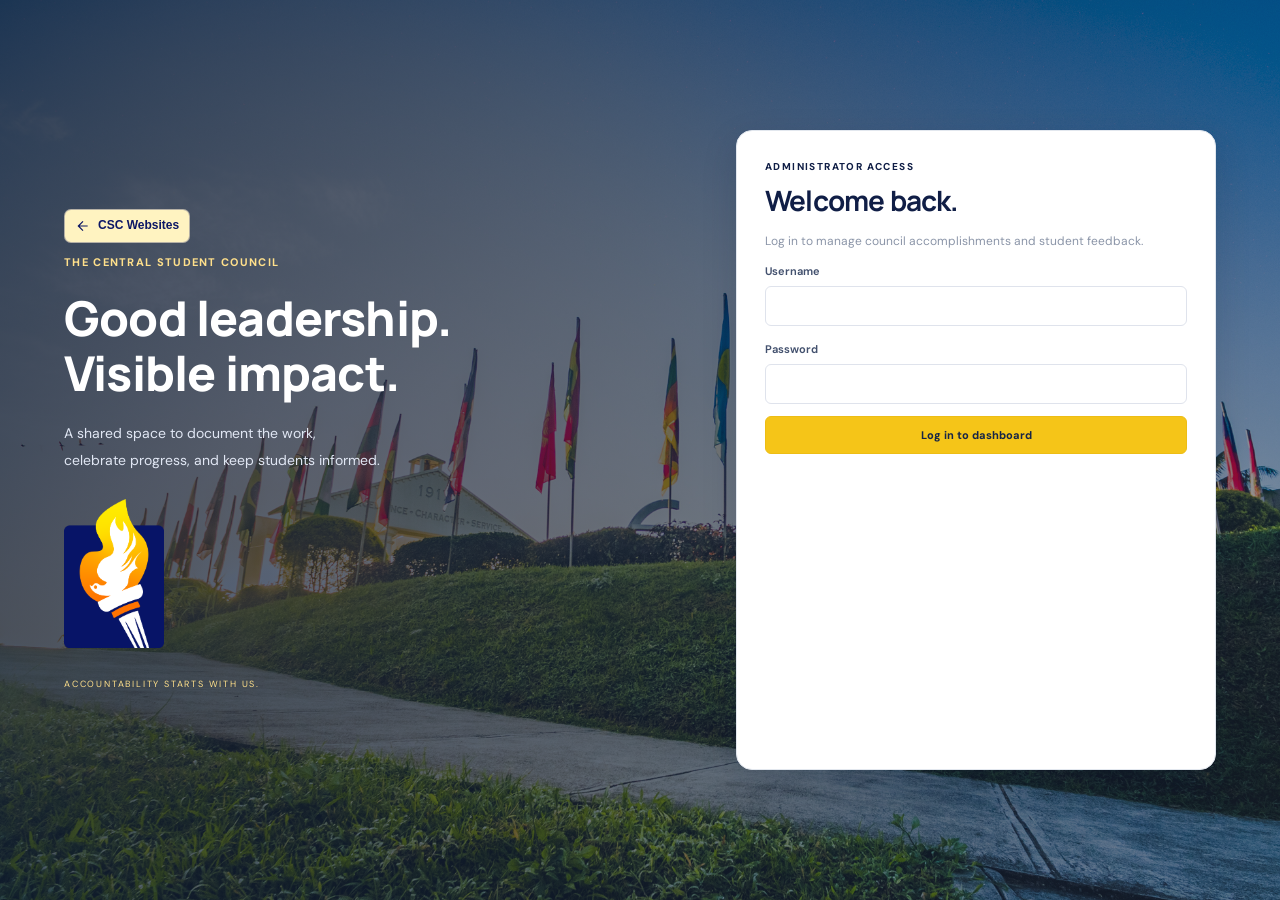
==== commit 9ad3c858: "Match TRACE login card dimensions to other CSC logins" ====
--- a/index.html
+++ b/index.html
@@ -5,6 +5,6 @@
 <script src="./idle-session.js?v=20261022-idle" data-csc-session="trace-admin"></script>
 <link rel="stylesheet" href="./login-fit.css?v=20261022-fit">
 <script src="./remembered-accounts.js?v=20261022-accounts"></script>
-<link rel="stylesheet" href="./login-screen.css?v=20261022-two-rows">
+<link rel="stylesheet" href="./login-screen.css?v=20261023-uniform-cards">
 </head><body data-view="admin"><div id="app"></div><noscript>Please enable JavaScript to use the admin dashboard.</noscript></body></html>
 
--- a/login-screen.css
+++ b/login-screen.css
@@ -74,3 +74,18 @@
  .auth-page .auth-large-flame, body:has(.login-wrap) .large-flame, body.live-login-page .live-login-flame { margin:6px 0 10px; }
 }
 @media(prefers-reduced-motion:reduce) { html:has(.auth-page), html:has(.login-wrap), html:has(.live-login-page) { scroll-snap-type:none; } }
+
+/* One card size and inset across the account-access screens. */
+.auth-page .auth-card, body:has(.login-wrap) .login-card, body.live-login-page .auth-panel { box-sizing:border-box; width:100%; max-width:480px; min-height:640px; padding:28px !important; border:1px solid #e2e7ee; border-radius:16px; background:#fff; box-shadow:0 12px 35px #07152c26; }
+.auth-page .auth-card-icon, body:has(.login-wrap) .login-icon, .live-login-card-icon { display:none; }
+.auth-page .auth-card > .auth-eyebrow, body:has(.login-wrap) .login-card > .eyebrow, .live-login-page .auth-panel > .live-login-eyebrow { font-size:10px; line-height:1.5; letter-spacing:1.4px; }
+.auth-page .auth-card h2, body:has(.login-wrap) .login-card h2, body.live-login-page #formTitle { font-size:28px !important; line-height:1.2 !important; margin:10px 0; }
+@media(min-width:901px) {
+ .auth-page .auth-hero, body:has(.login-wrap) .login-wrap, body.live-login-page .auth-shell { display:grid !important; grid-template-columns:minmax(0,1fr) minmax(0,480px); }
+ .login-form-row { display:flex; align-items:center; justify-content:center; }
+}
+@media(max-width:900px) {
+ .auth-page .auth-card, body:has(.login-wrap) .login-card, body.live-login-page .auth-panel { max-width:480px; min-height:640px; padding:24px !important; }
+}
+
+@media(min-width:901px) { .auth-page .auth-hero, body:has(.login-wrap) .login-wrap, body.live-login-page .auth-shell { padding-block:min(32px,4vh); } }
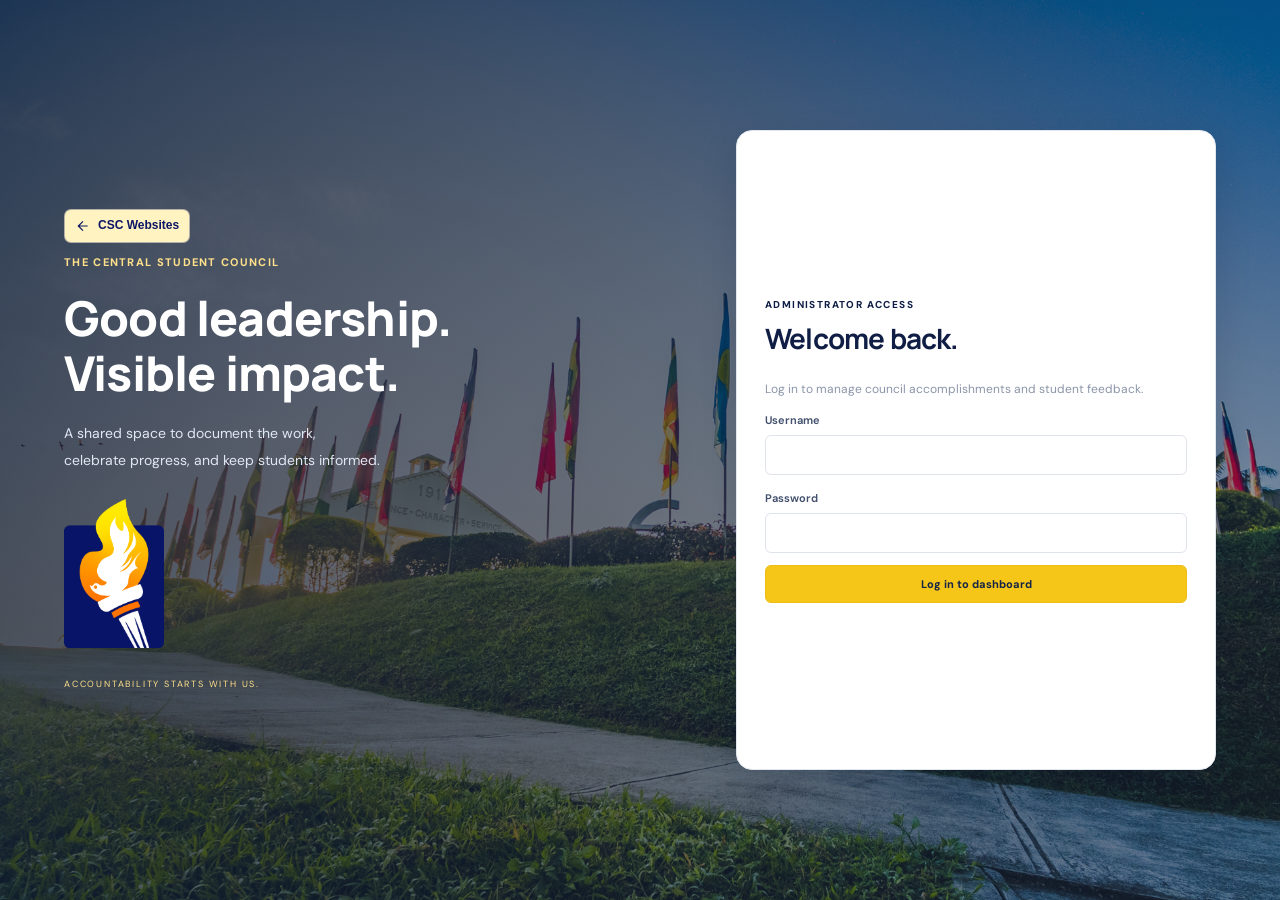
==== commit b2061192: "Center TRACE login contents within responsive card height" ====
--- a/index.html
+++ b/index.html
@@ -5,6 +5,6 @@
 <script src="./idle-session.js?v=20261022-idle" data-csc-session="trace-admin"></script>
 <link rel="stylesheet" href="./login-fit.css?v=20261022-fit">
 <script src="./remembered-accounts.js?v=20261022-accounts"></script>
-<link rel="stylesheet" href="./login-screen.css?v=20261023-uniform-cards">
+<link rel="stylesheet" href="./login-screen.css?v=20261023-balanced-cards">
 </head><body data-view="admin"><div id="app"></div><noscript>Please enable JavaScript to use the admin dashboard.</noscript></body></html>
 
--- a/login-screen.css
+++ b/login-screen.css
@@ -89,3 +89,28 @@
 }
 
 @media(min-width:901px) { .auth-page .auth-hero, body:has(.login-wrap) .login-wrap, body.live-login-page .auth-shell { padding-block:min(32px,4vh); } }
+
+/* Balance the content within the shared card instead of leaving a blank lower half. */
+.auth-page .auth-card, body:has(.login-wrap) .login-card, body.live-login-page .auth-panel { display:flex; flex-direction:column; justify-content:center; }
+.auth-page .auth-card > *, body:has(.login-wrap) .login-card > *, body.live-login-page .auth-panel > * { flex-shrink:0; }
+@media(min-width:901px) {
+ .auth-page .auth-hero, body:has(.login-wrap) .login-wrap, body.live-login-page .auth-shell { padding-block:16px; }
+ .auth-page .auth-card, body:has(.login-wrap) .login-card, body.live-login-page .auth-panel { min-height:0; height:min(640px,calc(100dvh - 32px)); }
+}
+@media(min-width:901px) and (max-height:740px) {
+ .auth-page .auth-card, body:has(.login-wrap) .login-card, body.live-login-page .auth-panel { padding:20px !important; }
+ .auth-page .auth-card h2, body:has(.login-wrap) .login-card h2, body.live-login-page #formTitle { font-size:25px !important; margin:6px 0; }
+ .auth-page .auth-card-intro, body:has(.login-wrap) .login-card > p { margin:0 0 12px; line-height:1.5; }
+ .auth-page .auth-card form { gap:8px; }
+ .auth-page .auth-card label { gap:4px; }
+ .auth-page .auth-card .input, body:has(.login-wrap) .login-card input, body.live-login-page .auth-input { min-height:36px; padding-block:7px; }
+ .auth-page .auth-card :is(.blue-pill,.white-pill), body.live-login-page :is(.submit-btn,.mode-btn,.role-btn,.signin-role-btn) { min-height:34px; padding-block:7px !important; }
+ .auth-page .auth-card > .white-pill { margin-top:10px; }
+ body.live-login-page .auth-panel > .mb-6, body.live-login-page .auth-card > .grid { margin-bottom:10px; }
+ body.live-login-page form > :not([hidden]) ~ :not([hidden]) { margin-top:8px; }
+ body.live-login-page #registerForm > * { margin-top:0; }
+ body.live-login-page .auth-panel .mt-6 { margin-top:8px; padding-top:8px; }
+ body.live-login-page #helperText { margin-top:0; }
+ .auth-page .auth-story h1, .login-story h1, .live-login-story h1 { font-size:34px; margin:12px 0; }
+ .auth-large-flame img, .large-flame img, .live-login-flame { height:90px; width:auto; }
+}
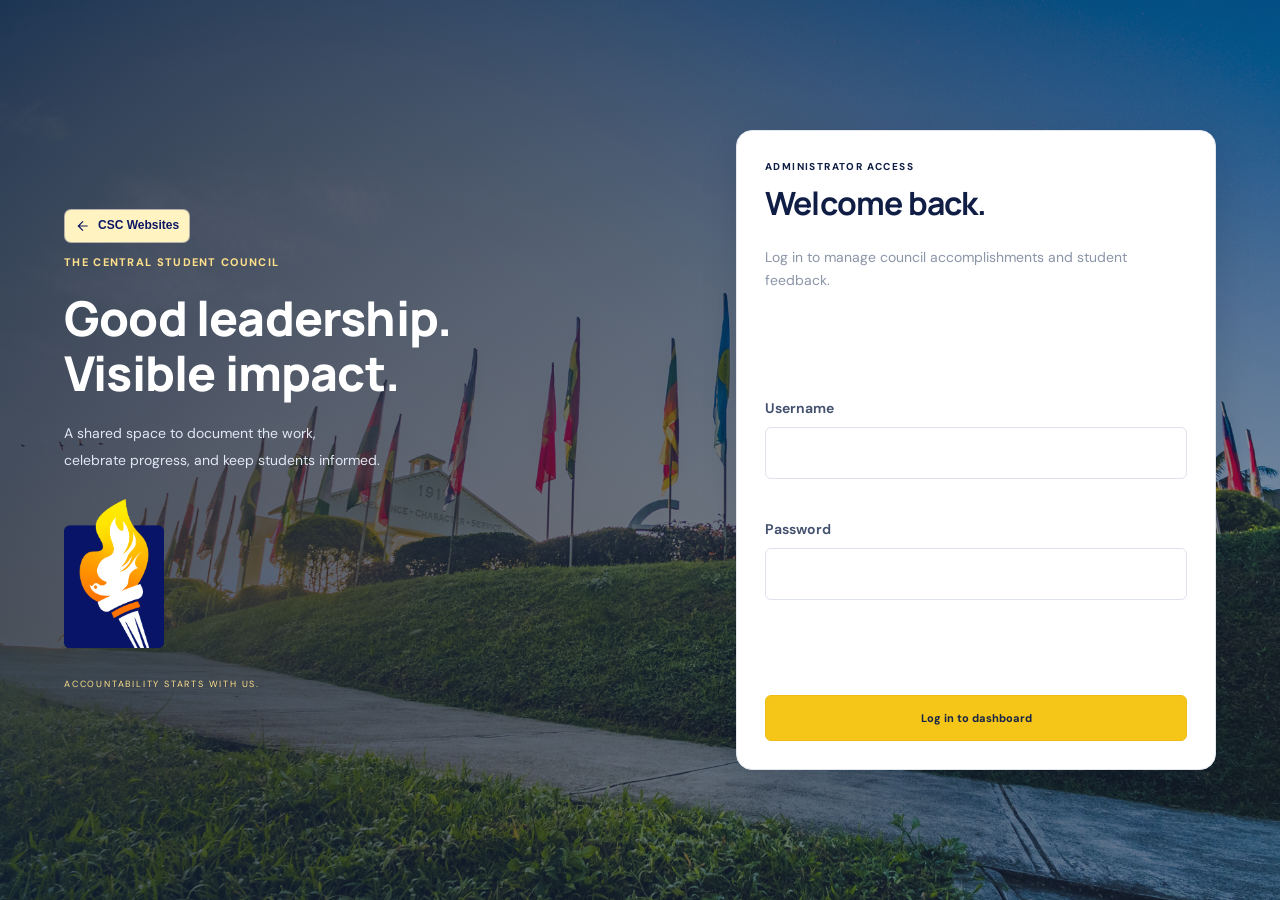
==== commit de0b5404: "Expand TRACE login controls and use card space effectively" ====
--- a/index.html
+++ b/index.html
@@ -1,10 +1,10 @@
 <!doctype html>
-<html lang="en"><head><meta charset="utf-8"><meta name="viewport" content="width=device-width, initial-scale=1"><title>CSC T.R.A.C.E. | Admin Dashboard</title><link rel="icon" type="image/png" href="assets/csc-logo.png"><link rel="stylesheet" href="styles.css?v=20261022-no-header-back"><script defer src="backend.js?v=20261022-direct-logout"></script><script defer src="app.js?v=20261022-two-rows"></script><link rel="stylesheet" href="./portal-guard.css?v=20261022-context">
+<html lang="en"><head><meta charset="utf-8"><meta name="viewport" content="width=device-width, initial-scale=1"><title>CSC T.R.A.C.E. | Admin Dashboard</title><link rel="icon" type="image/png" href="assets/csc-logo.png"><link rel="stylesheet" href="styles.css?v=20261022-no-header-back"><script defer src="backend.js?v=20261022-direct-logout"></script><script defer src="app.js?v=20261023-spaced-forms"></script><link rel="stylesheet" href="./portal-guard.css?v=20261022-context">
 <script src="./portal-policy.js?v=20261022-context"></script>
 <script src="./portal-guard.js?v=20261022-no-header-back" data-csc-site="CSC-TRACE-Admin"></script>
 <script src="./idle-session.js?v=20261022-idle" data-csc-session="trace-admin"></script>
 <link rel="stylesheet" href="./login-fit.css?v=20261022-fit">
 <script src="./remembered-accounts.js?v=20261022-accounts"></script>
-<link rel="stylesheet" href="./login-screen.css?v=20261023-balanced-cards">
+<link rel="stylesheet" href="./login-screen.css?v=20261023-spaced-forms">
 </head><body data-view="admin"><div id="app"></div><noscript>Please enable JavaScript to use the admin dashboard.</noscript></body></html>
 
--- a/login-screen.css
+++ b/login-screen.css
@@ -114,3 +114,43 @@
  .auth-page .auth-story h1, .login-story h1, .live-login-story h1 { font-size:34px; margin:12px 0; }
  .auth-large-flame img, .large-flame img, .live-login-flame { height:90px; width:auto; }
 }
+
+/* Use the card area for the form instead of centering a compact block. */
+.auth-page .auth-card, body:has(.login-wrap) .login-card, body.live-login-page .auth-panel { justify-content:flex-start; }
+.auth-page .auth-card:not(.auth-signup-card) > form,
+body:has(.login-wrap) .login-card > form { flex:1 1 auto; min-height:0; display:flex; flex-direction:column; justify-content:space-between; gap:20px; padding:18px 0 0; margin:0; }
+.auth-page .auth-card:not(.auth-signup-card) > form > *,
+body:has(.login-wrap) .login-card > form > * { flex-shrink:0; }
+.auth-page .auth-card:not(.auth-signup-card) .input,
+body:has(.login-wrap) .login-card input { min-height:48px; font-size:15px; }
+.auth-page .auth-card:not(.auth-signup-card) .blue-pill,
+body:has(.login-wrap) .login-card button[type="submit"] { min-height:46px; }
+.auth-page .auth-card > .white-pill { flex-shrink:0; margin-top:16px; }
+body:has(.login-wrap) .login-card #login-error:empty { display:none; }
+body:has(.login-wrap) .login-card form > label { margin-top:0 !important; }
+body.live-login-page .auth-panel > .auth-card { display:flex; flex-direction:column; flex:1 1 auto; min-height:0; }
+body.live-login-page #signInForm:not(.hidden) { display:flex; flex-direction:column; flex:1 1 auto; justify-content:space-between; gap:14px; }
+body.live-login-page #signInForm > * { margin-top:0; flex-shrink:0; }
+body.live-login-page .auth-panel .auth-card > .mt-6 { flex-shrink:0; margin-top:16px; }
+@media(min-width:901px) and (max-height:740px) {
+ .auth-page .auth-card:not(.auth-signup-card) > form, body:has(.login-wrap) .login-card > form { gap:12px; padding-top:12px; }
+ .auth-page .auth-card:not(.auth-signup-card) .input, body:has(.login-wrap) .login-card input { min-height:38px; }
+ .auth-page .auth-card:not(.auth-signup-card) .blue-pill, body:has(.login-wrap) .login-card button[type="submit"] { min-height:38px; }
+ body.live-login-page #signInForm:not(.hidden) { gap:8px; }
+}
+
+.auth-page .auth-signup-card > form { flex:1 1 auto; align-content:space-between; }
+body.live-login-page #registerForm:not(.hidden) { flex:1 1 auto; align-content:space-between; }
+
+/* Keep related credentials together; use the rest for hierarchy and clear actions. */
+.login-fields { display:grid; gap:24px; margin-block:auto; width:100%; }
+.auth-page .auth-card:not(.auth-signup-card) > form > .login-fields, body:has(.login-wrap) .login-card > form > .login-fields { margin-block:auto; }
+.auth-page .auth-card:not(.auth-signup-card) label, body:has(.login-wrap) .login-card label { font-size:14px; line-height:1.5; }
+.auth-page .auth-card:not(.auth-signup-card) .input, body:has(.login-wrap) .login-card input { min-height:52px; font-size:16px; }
+.auth-page .auth-card:not(.auth-signup-card) h2, body:has(.login-wrap) .login-card h2 { font-size:32px !important; }
+.auth-page .auth-card:not(.auth-signup-card) .auth-card-intro, body:has(.login-wrap) .login-card > p { font-size:14px; line-height:1.6; }
+@media(min-width:901px) and (max-height:740px) {
+ .login-fields { gap:18px; }
+ .auth-page .auth-card:not(.auth-signup-card) .input, body:has(.login-wrap) .login-card input { min-height:42px; }
+ .auth-page .auth-card:not(.auth-signup-card) h2, body:has(.login-wrap) .login-card h2 { font-size:28px !important; }
+}
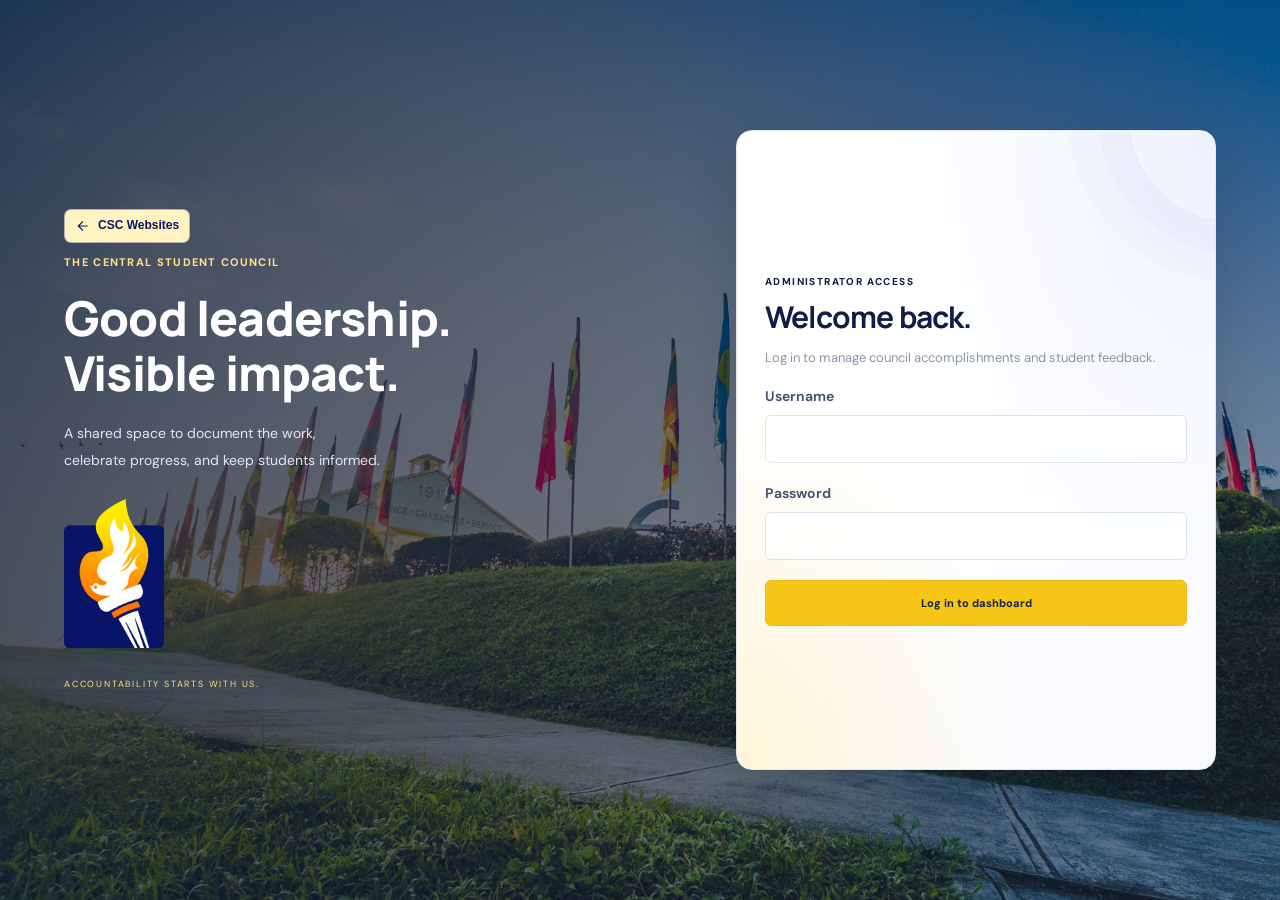
==== commit 6df47d28: "Refine TRACE login rhythm and soften open card areas" ====
--- a/index.html
+++ b/index.html
@@ -5,6 +5,6 @@
 <script src="./idle-session.js?v=20261022-idle" data-csc-session="trace-admin"></script>
 <link rel="stylesheet" href="./login-fit.css?v=20261022-fit">
 <script src="./remembered-accounts.js?v=20261022-accounts"></script>
-<link rel="stylesheet" href="./login-screen.css?v=20261023-spaced-forms">
+<link rel="stylesheet" href="./login-screen.css?v=20261023-soft-cards">
 </head><body data-view="admin"><div id="app"></div><noscript>Please enable JavaScript to use the admin dashboard.</noscript></body></html>
 
--- a/login-screen.css
+++ b/login-screen.css
@@ -154,3 +154,38 @@
  .auth-page .auth-card:not(.auth-signup-card) .input, body:has(.login-wrap) .login-card input { min-height:42px; }
  .auth-page .auth-card:not(.auth-signup-card) h2, body:has(.login-wrap) .login-card h2 { font-size:28px !important; }
 }
+
+/* Calm card composition: compact fields, natural rhythm, and a soft paper wash. */
+.auth-page .auth-card, body:has(.login-wrap) .login-card, body.live-login-page .auth-panel {
+ position:relative; isolation:isolate; overflow:hidden;
+ justify-content:center;
+ background:radial-gradient(ellipse at 100% 0%,#edf2ff 0%,transparent 48%),radial-gradient(ellipse at 0% 100%,#fff5d8 0%,transparent 42%),linear-gradient(145deg,#fff 35%,#f8faff 100%);
+ box-shadow:0 18px 55px #07152c2b,inset 0 1px 0 #ffffff;
+}
+.auth-page .auth-card::before, body:has(.login-wrap) .login-card::before, body.live-login-page .auth-panel::before {
+ content:''; position:absolute; z-index:-1; pointer-events:none; width:210px; height:210px; border-radius:50%; right:-125px; top:-120px; border:1px solid #0c166510; box-shadow:0 0 0 30px #0c166504,0 0 0 60px #0c166503;
+}
+.auth-page .auth-card:not(.auth-signup-card) > form, body:has(.login-wrap) .login-card > form {
+ flex:0 0 auto; justify-content:flex-start; gap:20px; padding:18px 0 0;
+}
+.login-fields, .auth-page .auth-card:not(.auth-signup-card) > form > .login-fields, body:has(.login-wrap) .login-card > form > .login-fields { margin:0; gap:20px; }
+.auth-page .auth-signup-card > form { flex:0 0 auto; align-content:start; }
+.auth-page .auth-card:not(.auth-signup-card) h2, body:has(.login-wrap) .login-card h2 { font-size:30px !important; margin:10px 0; }
+.auth-page .auth-card:not(.auth-signup-card) .auth-card-intro, body:has(.login-wrap) .login-card > p { margin:0; font-size:13px; line-height:1.65; }
+.auth-page .auth-card:not(.auth-signup-card) .input, body:has(.login-wrap) .login-card input { min-height:46px; background:#ffffffb8; }
+body:has(.login-wrap) .login-card > .eyebrow { margin:0; }
+body:has(.login-wrap) .login-card h2 { margin:10px 0 12px; }
+body:has(.login-wrap) .login-card form { gap:20px; }
+body.live-login-page .auth-panel > .auth-card { flex:0 0 auto; background:transparent !important; }
+body.live-login-page #signInForm:not(.hidden) { flex:0 0 auto; justify-content:flex-start; gap:16px; }
+body.live-login-page #registerForm:not(.hidden) { flex:0 0 auto; align-content:start; }
+body.live-login-page .auth-panel .auth-card > .mt-6 { margin-top:16px; }
+@media(min-width:901px) and (max-height:740px) {
+ .auth-page .auth-card:not(.auth-signup-card) > form, body:has(.login-wrap) .login-card > form { gap:14px; padding-top:14px; }
+ .login-fields, .auth-page .auth-card:not(.auth-signup-card) > form > .login-fields, body:has(.login-wrap) .login-card > form > .login-fields { gap:14px; }
+ .auth-page .auth-card:not(.auth-signup-card) h2, body:has(.login-wrap) .login-card h2 { font-size:28px !important; }
+ .auth-page .auth-card:not(.auth-signup-card) .input, body:has(.login-wrap) .login-card input { min-height:40px; }
+ body.live-login-page #signInForm:not(.hidden) { gap:8px; }
+}
+
+.login-fields > label { margin-top:0 !important; }
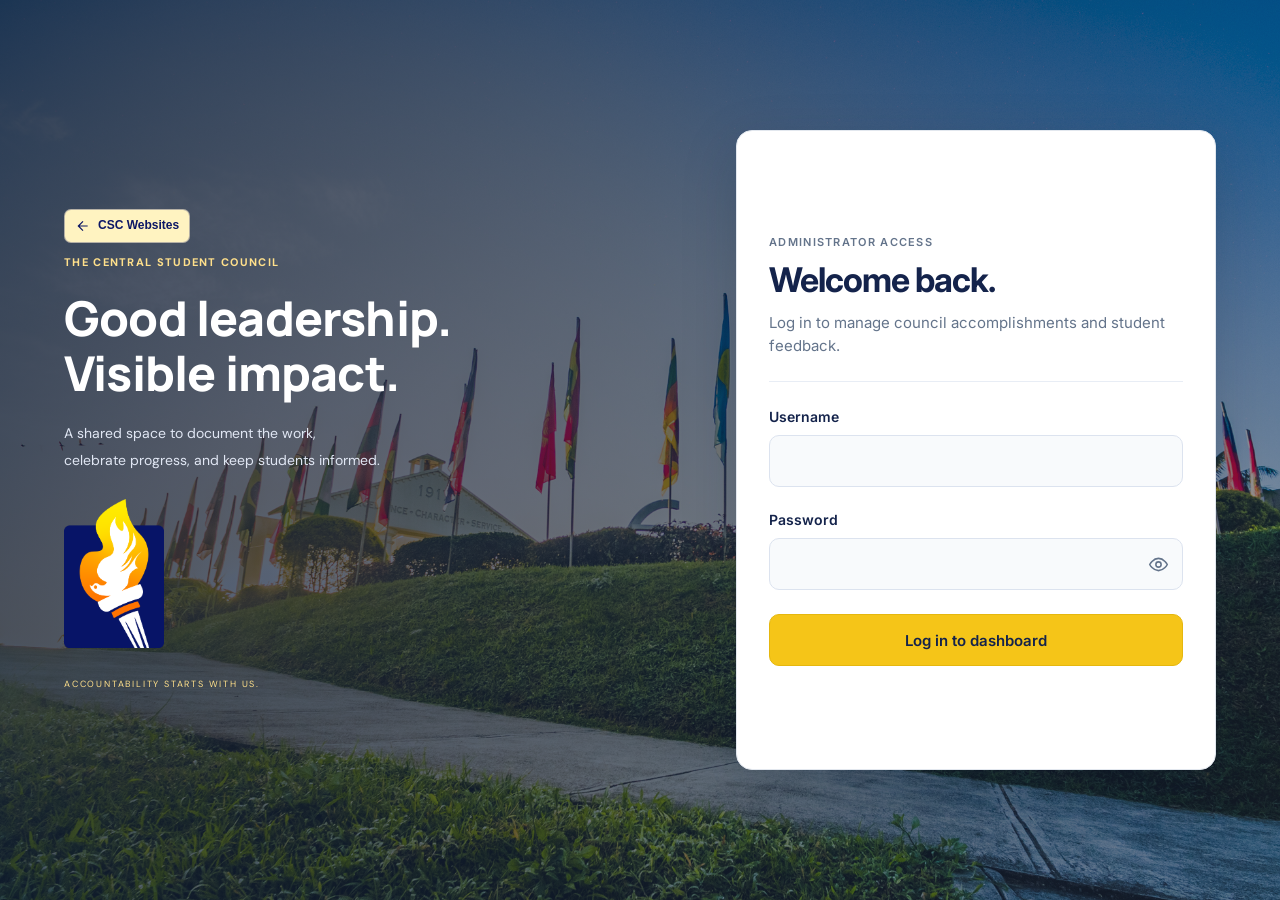
==== commit bed119d2: "Refine TRACE login content within unchanged card dimensions" ====
--- a/index.html
+++ b/index.html
@@ -6,5 +6,7 @@
 <link rel="stylesheet" href="./login-fit.css?v=20261022-fit">
 <script src="./remembered-accounts.js?v=20261022-accounts"></script>
 <link rel="stylesheet" href="./login-screen.css?v=20261023-soft-cards">
+<link rel="stylesheet" href="./login-ui.css?v=20261023-refined">
+<script defer src="./login-ui.js?v=20261023-refined"></script>
 </head><body data-view="admin"><div id="app"></div><noscript>Please enable JavaScript to use the admin dashboard.</noscript></body></html>
 
--- a/login-ui.css
+++ b/login-ui.css
@@ -0,0 +1,110 @@
+@import url('https://fonts.googleapis.com/css2?family=Inter:wght@400;500;600;700&display=swap');
+/* Scoped to the three existing login cards; outer sizing and placement remain unchanged. */
+:is(.auth-page .auth-card,body .login-card,body .auth-panel).login-ui-refresh { font-family:Inter,Arial,sans-serif; color:#14234B; background:#fff !important; padding:28px 32px !important; overflow:visible; }
+:is(.auth-page .auth-card,body .login-card,body .auth-panel).login-ui-refresh::before { display:none; }
+:is(.auth-page .auth-card,body .login-card,body .auth-panel).login-ui-refresh .login-card-content { width:100%; min-height:0; max-height:100%; display:flex; flex-direction:column; justify-content:center; }
+:is(.auth-page .auth-card,body .login-card,body .auth-panel).login-ui-refresh .login-card-content > :is(.auth-card-icon,.login-icon,.live-login-card-icon) { display:none !important; }
+:is(.auth-page .auth-card,body .login-card,body .auth-panel).login-ui-refresh .login-heading { margin:0 0 24px; }
+:is(.auth-page .auth-card,body .login-card,body .auth-panel).login-ui-refresh .login-heading :is(.auth-eyebrow,.eyebrow,.live-login-eyebrow) { display:block; margin:0 0 10px; color:#64748B; font-size:11px; font-weight:600; letter-spacing:1.3px; line-height:1.5; }
+:is(.auth-page .auth-card,body .login-card,body .auth-panel).login-ui-refresh .login-heading h2, :is(.auth-page .auth-card,body .login-card,body .auth-panel).login-ui-refresh #formTitle { margin:0 0 12px !important; font-family:inherit; font-size:34px !important; font-weight:700; line-height:1.18 !important; letter-spacing:-1px; }
+:is(.auth-page .auth-card,body .login-card,body .auth-panel).login-ui-refresh .login-heading p, :is(.auth-page .auth-card,body .login-card,body .auth-panel).login-ui-refresh #formSubtitle { margin:0 !important; color:#64748B; font-size:15px !important; font-weight:400; line-height:1.5 !important; }
+:is(.auth-page .auth-card,body .login-card,body .auth-panel).login-ui-refresh[data-login-design="trace"] .login-heading { padding-bottom:24px; border-bottom:1px solid #E8EDF5; }
+:is(.auth-page .auth-card,body .login-card,body .auth-panel).login-ui-refresh form:not(.hidden), :is(.auth-page .auth-card,body .login-card,body .auth-panel).login-ui-refresh #signInForm:not(.hidden) { display:flex; flex-direction:column; flex:0 0 auto; margin:0 !important; padding:0 !important; gap:24px; justify-content:flex-start; }
+:is(.auth-page .auth-card,body .login-card,body .auth-panel).login-ui-refresh .login-fields { display:grid; gap:22px; margin:0 !important; }
+:is(.auth-page .auth-card,body .login-card,body .auth-panel).login-ui-refresh :is(label,.login-field > label) { display:grid; gap:8px; margin:0 !important; color:#14234B; font-size:14px; line-height:1.5; font-weight:600; }
+:is(.auth-page .auth-card,body .login-card,body .auth-panel).login-ui-refresh .login-field { display:grid; gap:8px; }
+:is(.auth-page .auth-card,body .login-card,body .auth-panel).login-ui-refresh :is(input,.input,.auth-input) { width:100%; height:52px; min-height:52px; margin:0 !important; border:1px solid #DCE3EF; border-radius:10px; padding:12px 14px; background:#F8FAFC; color:#14234B; font-family:inherit; font-size:16px; line-height:1.5; box-shadow:none; }
+:is(.auth-page .auth-card,body .login-card,body .auth-panel).login-ui-refresh input::placeholder { color:#94A3B8; opacity:1; }
+:is(.auth-page .auth-card,body .login-card,body .auth-panel).login-ui-refresh :is(input,button,a):focus-visible { outline:3px solid #5279C8; outline-offset:3px; }
+:is(.auth-page .auth-card,body .login-card,body .auth-panel).login-ui-refresh input:focus { border-color:#5279C8; outline:2px solid #5279C840; outline-offset:1px; }
+:is(.auth-page .auth-card,body .login-card,body .auth-panel).login-ui-refresh input[aria-invalid="true"] { border-color:#B42318; background:#FFF9F8; }
+:is(.auth-page .auth-card,body .login-card,body .auth-panel).login-ui-refresh :is(button[type="submit"],.white-pill) { width:100%; min-height:52px; border-radius:10px; padding:12px 16px !important; font:600 15px/1.4 Inter,Arial,sans-serif; }
+:is(.auth-page .auth-card,body .login-card,body .auth-panel).login-ui-refresh .login-actions { display:flex; flex-direction:column; gap:12px; margin:0; }
+:is(.auth-page .auth-card,body .login-card,body .auth-panel).login-ui-refresh :is(.blue-pill,.submit-btn) { background:#14234B; color:#fff; border:1px solid #14234B; }
+:is(.auth-page .auth-card,body .login-card,body .auth-panel).login-ui-refresh .white-pill { margin:0; background:white; color:#14234B; border:1px solid #DCE3EF; }
+:is(.auth-page .auth-card,body .login-card,body .auth-panel).login-ui-refresh[data-login-design="trace"] button[type="submit"] { background:#F5C518; color:#14234B; border:1px solid #E5B70E; }
+:is(.auth-page .auth-card,body .login-card,body .auth-panel).login-ui-refresh button:hover:not(:disabled) { filter:brightness(.97); }
+:is(.auth-page .auth-card,body .login-card,body .auth-panel).login-ui-refresh button:disabled { opacity:.55; cursor:not-allowed; }
+:is(.auth-page .auth-card,body .login-card,body .auth-panel).login-ui-refresh form[aria-busy="true"] button[type="submit"] { cursor:progress; }
+:is(.auth-page .auth-card,body .login-card,body .auth-panel).login-ui-refresh .login-password { position:relative; width:100%; min-width:0; }
+:is(.auth-page .auth-card,body .login-card,body .auth-panel).login-ui-refresh .login-password input { padding-right:54px; }
+:is(.auth-page .auth-card,body .login-card,body .auth-panel).login-ui-refresh .login-password-toggle { position:absolute; right:5px; top:50%; transform:translateY(-50%); display:grid; place-items:center; width:40px; height:40px; padding:9px; border:0; border-radius:8px; background:transparent; color:#64748B; cursor:pointer; }
+:is(.auth-page .auth-card,body .login-card,body .auth-panel).login-ui-refresh .login-password-toggle svg { width:21px; height:21px; fill:none; stroke:currentColor; stroke-width:1.8; }
+:is(.auth-page .auth-card,body .login-card,body .auth-panel).login-ui-refresh :is(#login-error,.login-inline-error) { position:static; display:block; min-height:20px; margin:0; padding:0; background:none; border:0; color:#B42318; font-size:13px; line-height:1.5; box-shadow:none; transform:none; }
+:is(.auth-page .auth-card,body .login-card,body .auth-panel).login-ui-refresh #login-error:empty { display:block; }
+:is(.auth-page .auth-card,body .login-card,body .auth-panel).login-ui-refresh #alertBox { margin:12px 0 0; padding:10px 12px; border-radius:8px; font-size:13px; }
+/* LIVE keeps the existing mode and role handlers; only their presentation changes. */
+:is(.auth-page .auth-card,body .login-card,body .auth-panel).login-ui-refresh .login-heading > .mb-6 { margin:0 !important; }
+:is(.auth-page .auth-card,body .login-card,body .auth-panel).login-ui-refresh .login-card-content > .auth-card { display:flex; flex-direction:column; flex:0 0 auto; gap:0; min-height:0; margin:0; padding:0 !important; background:transparent !important; }
+:is(.auth-page .auth-card,body .login-card,body .auth-panel).login-ui-refresh .auth-card > .grid { display:grid; grid-template-columns:1fr 1fr; gap:4px; margin:0 0 20px; padding:4px; border:1px solid #DCE3EF; border-radius:10px; background:#F8FAFC; }
+:is(.auth-page .auth-card,body .login-card,body .auth-panel).login-ui-refresh .mode-btn { min-height:32px; padding:6px 12px !important; border-radius:7px; border:0; background:transparent; color:#64748B; font:600 13px/1.4 Inter,Arial,sans-serif; }
+:is(.auth-page .auth-card,body .login-card,body .auth-panel).login-ui-refresh .mode-btn.active { background:white; color:#14234B; box-shadow:0 1px 4px #14234B1A; }
+:is(.auth-page .auth-card,body .login-card,body .auth-panel).login-ui-refresh #signInForm > * { margin:0 !important; }
+:is(.auth-page .auth-card,body .login-card,body .auth-panel).login-ui-refresh #signInForm > .space-y-2 { display:grid; gap:8px; }
+:is(.auth-page .auth-card,body .login-card,body .auth-panel).login-ui-refresh #signInForm .space-y-2 > * { margin:0; }
+:is(.auth-page .auth-card,body .login-card,body .auth-panel).login-ui-refresh .signin-role-btn { min-height:36px; padding:7px 12px !important; border-radius:7px; border:0; background:transparent; color:#64748B; font:600 14px/1.4 Inter,Arial,sans-serif; }
+:is(.auth-page .auth-card,body .login-card,body .auth-panel).login-ui-refresh .signin-role-btn.active { color:#fff; background:#14234B; }
+:is(.auth-page .auth-card,body .login-card,body .auth-panel).login-ui-refresh #signInForm .space-y-2 > .grid { display:grid; grid-template-columns:1fr 1fr; gap:4px; padding:4px; border:1px solid #DCE3EF; border-radius:10px; background:#F8FAFC; }
+:is(.auth-page .auth-card,body .login-card,body .auth-panel).login-ui-refresh #signInForm .small-text { color:#64748B; font-size:12px !important; line-height:1.4 !important; }
+:is(.auth-page .auth-card,body .login-card,body .auth-panel).login-ui-refresh #signInForm:not(.hidden) { gap:20px; }
+:is(.auth-page .auth-card,body .login-card,body .auth-panel).login-ui-refresh .auth-card > .mt-6 { margin-top:16px; padding-top:12px; border-top:1px solid #E8EDF5; }
+:is(.auth-page .auth-card,body .login-card,body .auth-panel).login-ui-refresh #helperText { margin:0; color:#64748B; font-size:12px !important; line-height:1.5 !important; }
+:is(.auth-page .auth-card,body .login-card,body .auth-panel).login-ui-refresh #helperText button { color:#14234B; font-weight:600; }
+@media(max-width:900px) { :is(.auth-page .auth-card,body .login-card,body .auth-panel).login-ui-refresh { padding:24px 22px !important; } }
+@media(min-width:901px) and (max-height:740px) {
+ :is(.auth-page .auth-card,body .login-card,body .auth-panel).login-ui-refresh { padding:20px 28px !important; }
+ :is(.auth-page .auth-card,body .login-card,body .auth-panel).login-ui-refresh .login-heading { margin-bottom:20px; }
+ :is(.auth-page .auth-card,body .login-card,body .auth-panel).login-ui-refresh[data-login-design="trace"] .login-heading { padding-bottom:20px; }
+ :is(.auth-page .auth-card,body .login-card,body .auth-panel).login-ui-refresh form:not(.hidden),:is(.auth-page .auth-card,body .login-card,body .auth-panel).login-ui-refresh #signInForm:not(.hidden) { gap:18px; }
+ :is(.auth-page .auth-card,body .login-card,body .auth-panel).login-ui-refresh .login-fields { gap:20px; }
+ :is(.auth-page .auth-card,body .login-card,body .auth-panel).login-ui-refresh[data-login-design="live"] .login-heading { margin-bottom:14px; }
+ :is(.auth-page .auth-card,body .login-card,body .auth-panel).login-ui-refresh[data-login-design="live"] .auth-card > .grid { margin-bottom:14px; }
+ :is(.auth-page .auth-card,body .login-card,body .auth-panel).login-ui-refresh[data-login-design="live"] #signInForm:not(.hidden) { gap:14px; }
+ :is(.auth-page .auth-card,body .login-card,body .auth-panel).login-ui-refresh[data-login-design="live"] .login-heading h2 { font-size:32px !important; margin-bottom:8px !important; }
+}
+@media(max-height:580px) { :is(.auth-page .auth-card,body .login-card,body .auth-panel).login-ui-refresh .login-card-content { overflow-y:auto; padding:3px; margin:-3px; width:calc(100% + 6px); justify-content:flex-start; } }
+
+:is(.auth-page .auth-card,body .login-card,body .auth-panel).login-ui-refresh #login-error:empty, :is(.auth-page .auth-card,body .login-card,body .auth-panel).login-ui-refresh .login-inline-error:empty { display:none !important; }
+
+@media(max-width:900px) {
+ :is(.auth-page .auth-card,body .login-card,body .auth-panel).login-ui-refresh[data-login-design="live"] .login-heading { margin-bottom:20px; }
+ :is(.auth-page .auth-card,body .login-card,body .auth-panel).login-ui-refresh[data-login-design="live"] .login-heading h2 { font-size:32px !important; }
+ :is(.auth-page .auth-card,body .login-card,body .auth-panel).login-ui-refresh[data-login-design="live"] .auth-card > .grid { margin-bottom:16px; }
+ :is(.auth-page .auth-card,body .login-card,body .auth-panel).login-ui-refresh[data-login-design="live"] .auth-card > .mt-6 { margin-top:10px; padding-top:8px; }
+}
+@media(min-width:901px) and (max-height:630px) {
+ :is(.auth-page .auth-card,body .login-card,body .auth-panel).login-ui-refresh { padding-block:16px !important; }
+ :is(.auth-page .auth-card,body .login-card,body .auth-panel).login-ui-refresh[data-login-design="live"] .login-heading { margin-bottom:12px; }
+ :is(.auth-page .auth-card,body .login-card,body .auth-panel).login-ui-refresh[data-login-design="live"] .login-heading > .live-login-eyebrow { margin-bottom:8px; }
+ :is(.auth-page .auth-card,body .login-card,body .auth-panel).login-ui-refresh[data-login-design="live"] .auth-card > .grid { margin-bottom:12px; }
+ :is(.auth-page .auth-card,body .login-card,body .auth-panel).login-ui-refresh[data-login-design="live"] #signInForm:not(.hidden) { gap:12px; }
+ :is(.auth-page .auth-card,body .login-card,body .auth-panel).login-ui-refresh[data-login-design="live"] :is(.mode-btn,.signin-role-btn) { min-height:30px; padding-block:5px !important; }
+ :is(.auth-page .auth-card,body .login-card,body .auth-panel).login-ui-refresh[data-login-design="live"] .auth-card > .mt-6 { margin-top:8px; padding-top:8px; }
+}
+
+@media(min-width:901px) and (min-height:741px) {
+ :is(.auth-page .auth-card,body .login-card,body .auth-panel).login-ui-refresh[data-login-design="live"] .login-heading { margin-bottom:20px; }
+ :is(.auth-page .auth-card,body .login-card,body .auth-panel).login-ui-refresh[data-login-design="live"] .login-heading h2 { font-size:32px !important; }
+ :is(.auth-page .auth-card,body .login-card,body .auth-panel).login-ui-refresh[data-login-design="live"] .login-heading > .live-login-eyebrow { margin-bottom:8px; }
+ :is(.auth-page .auth-card,body .login-card,body .auth-panel).login-ui-refresh[data-login-design="live"] .auth-card > .grid { margin-bottom:16px; }
+ :is(.auth-page .auth-card,body .login-card,body .auth-panel).login-ui-refresh[data-login-design="live"] #signInForm:not(.hidden) { gap:18px; }
+ :is(.auth-page .auth-card,body .login-card,body .auth-panel).login-ui-refresh[data-login-design="live"] #signInForm > .space-y-2:first-child { margin-bottom:2px !important; }
+ :is(.auth-page .auth-card,body .login-card,body .auth-panel).login-ui-refresh[data-login-design="live"] .auth-card > .mt-6 { margin-top:10px; padding-top:8px; }
+}
+
+@media(min-width:901px) and (min-height:631px) and (max-height:740px) {
+ :is(.auth-page .auth-card,body .login-card,body .auth-panel).login-ui-refresh[data-login-design="live"] .auth-card > .mt-6 { margin-top:10px; padding-top:8px; }
+}
+
+@media(min-width:901px) and (max-height:630px) {
+ :is(.auth-page .auth-card,body .login-card,body .auth-panel).login-ui-refresh[data-login-design="live"] #signInForm:not(.hidden) { gap:10px; }
+ :is(.auth-page .auth-card,body .login-card,body .auth-panel).login-ui-refresh[data-login-design="live"] .auth-card > .grid { margin-bottom:10px; }
+}
+:is(.auth-page .auth-card,body .login-card,body .auth-panel).login-ui-refresh.login-has-error .login-card-content { overflow-y:auto; justify-content:flex-start; padding:3px; margin:-3px; width:calc(100% + 6px); }
+
+@media(max-width:900px) { :is(.auth-page .auth-card,body .login-card,body .auth-panel).login-ui-refresh { height:640px; } }
+
+:is(.auth-page .auth-card,body .login-card,body .auth-panel).login-ui-refresh button[type="submit"] { display:flex; align-items:center; justify-content:center; gap:10px; }
+:is(.auth-page .auth-card,body .login-card,body .auth-panel).login-ui-refresh form[aria-busy="true"] button[type="submit"]::after { content:''; flex:0 0 14px; width:14px; height:14px; border:2px solid currentColor; border-right-color:transparent; border-radius:50%; animation:login-submit-spin .8s linear infinite; }
+@keyframes login-submit-spin { to { transform:rotate(360deg); } }
+@media(prefers-reduced-motion:reduce) { :is(.auth-page .auth-card,body .login-card,body .auth-panel).login-ui-refresh form[aria-busy="true"] button[type="submit"]::after { animation:none; } }
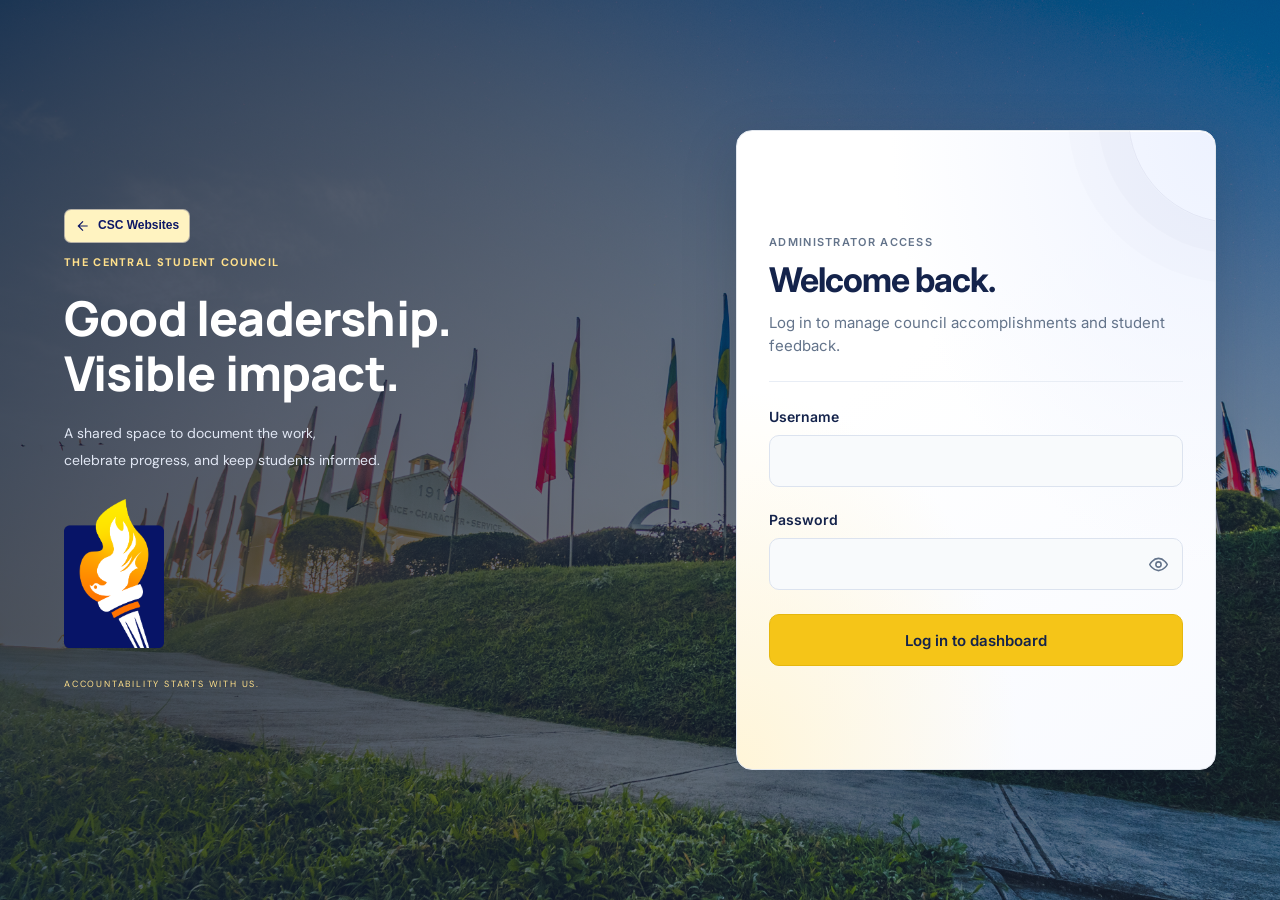
==== commit 7fc18525: "Restore shaded TRACE login card background" ====
--- a/index.html
+++ b/index.html
@@ -6,7 +6,7 @@
 <link rel="stylesheet" href="./login-fit.css?v=20261022-fit">
 <script src="./remembered-accounts.js?v=20261022-accounts"></script>
 <link rel="stylesheet" href="./login-screen.css?v=20261023-soft-cards">
-<link rel="stylesheet" href="./login-ui.css?v=20261023-refined">
+<link rel="stylesheet" href="./login-ui.css?v=20261023-card-shading">
 <script defer src="./login-ui.js?v=20261023-refined"></script>
 </head><body data-view="admin"><div id="app"></div><noscript>Please enable JavaScript to use the admin dashboard.</noscript></body></html>
 
--- a/login-ui.css
+++ b/login-ui.css
@@ -108,3 +108,12 @@
 :is(.auth-page .auth-card,body .login-card,body .auth-panel).login-ui-refresh form[aria-busy="true"] button[type="submit"]::after { content:''; flex:0 0 14px; width:14px; height:14px; border:2px solid currentColor; border-right-color:transparent; border-radius:50%; animation:login-submit-spin .8s linear infinite; }
 @keyframes login-submit-spin { to { transform:rotate(360deg); } }
 @media(prefers-reduced-motion:reduce) { :is(.auth-page .auth-card,body .login-card,body .auth-panel).login-ui-refresh form[aria-busy="true"] button[type="submit"]::after { animation:none; } }
+
+/* Restore the soft CSC card finish while retaining the refined login content. */
+:is(.auth-page .auth-card,body .login-card,body .auth-panel).login-ui-refresh {
+ background:radial-gradient(ellipse at 100% 0%,#edf2ff 0%,transparent 48%),radial-gradient(ellipse at 0% 100%,#fff5d8 0%,transparent 42%),linear-gradient(145deg,#fff 35%,#f8faff 100%) !important;
+ overflow:hidden;
+}
+:is(.auth-page .auth-card,body .login-card,body .auth-panel).login-ui-refresh::before {
+ content:''; display:block; position:absolute; z-index:-1; pointer-events:none; width:210px; height:210px; border-radius:50%; right:-125px; top:-120px; border:1px solid #0c166510; box-shadow:0 0 0 30px #0c166504,0 0 0 60px #0c166503;
+}
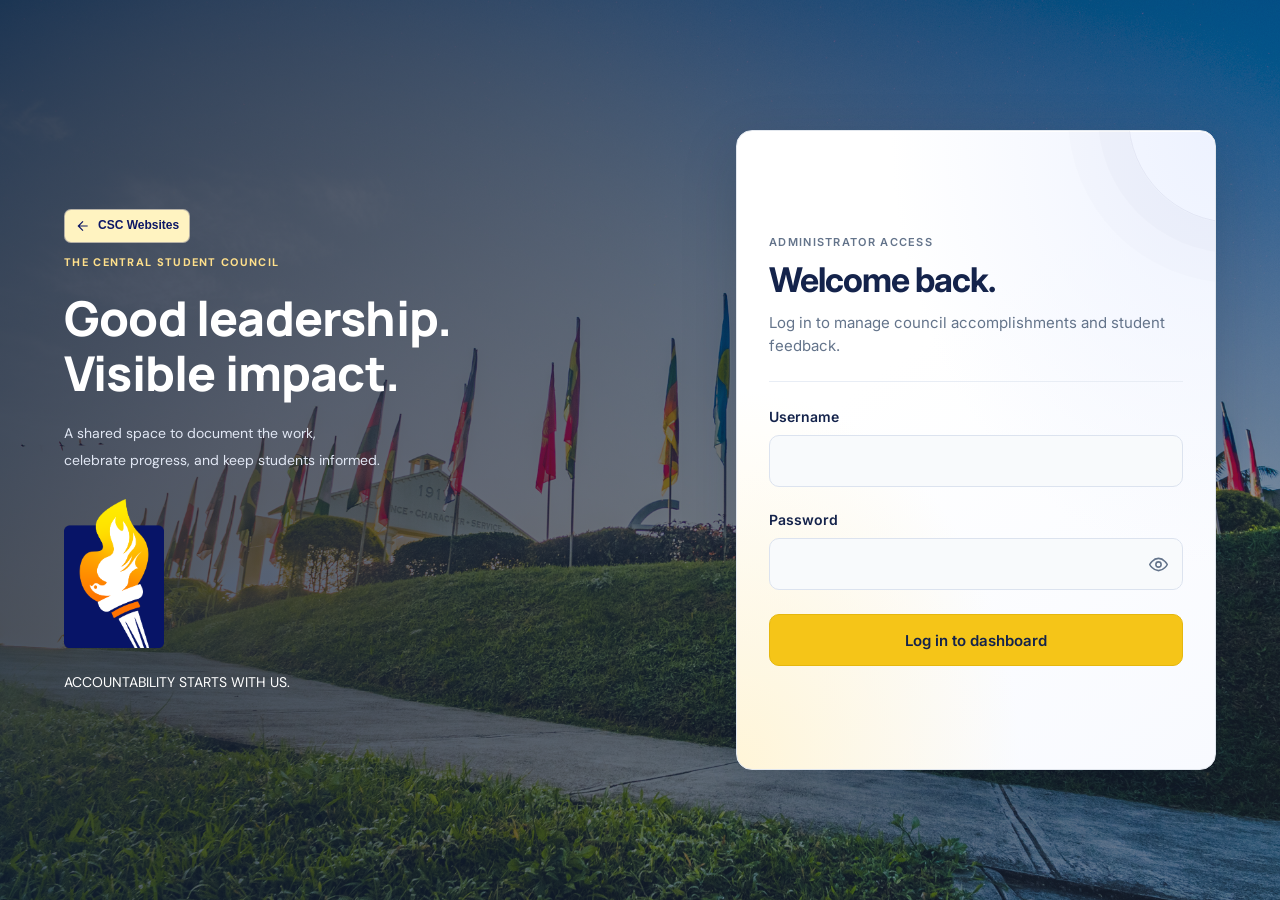
==== commit aaac415f: "Add mobile shortcut from welcome section to staff login" ====
--- a/index.html
+++ b/index.html
@@ -8,5 +8,6 @@
 <link rel="stylesheet" href="./login-screen.css?v=20261023-soft-cards">
 <link rel="stylesheet" href="./login-ui.css?v=20261023-card-shading">
 <script defer src="./login-ui.js?v=20261023-refined"></script>
+<link rel="stylesheet" href="./login-continue.css?v=20261023"><script defer src="./login-continue.js?v=20261023"></script>
 </head><body data-view="admin"><div id="app"></div><noscript>Please enable JavaScript to use the admin dashboard.</noscript></body></html>
 
--- a/login-continue.css
+++ b/login-continue.css
@@ -0,0 +1,7 @@
+/* Match D.I.N.I.G.'s shortcut on the two-section mobile login layout. */
+.csc-login-continue{display:none}
+@media(max-width:900px){
+ .auth-story>.csc-login-continue,.login-story>.csc-login-continue,.live-login-story>.csc-login-continue{display:inline-flex;align-items:center;gap:12px;margin-top:24px;color:#fff;font:400 13px/1.6 Inter,Arial,sans-serif;text-decoration:underline;text-underline-offset:5px;letter-spacing:0}
+ .csc-login-continue span{display:inline;font-size:16px}
+ .csc-login-continue:focus-visible{outline:2px solid #ffe08b;outline-offset:6px;border-radius:2px}
+}
